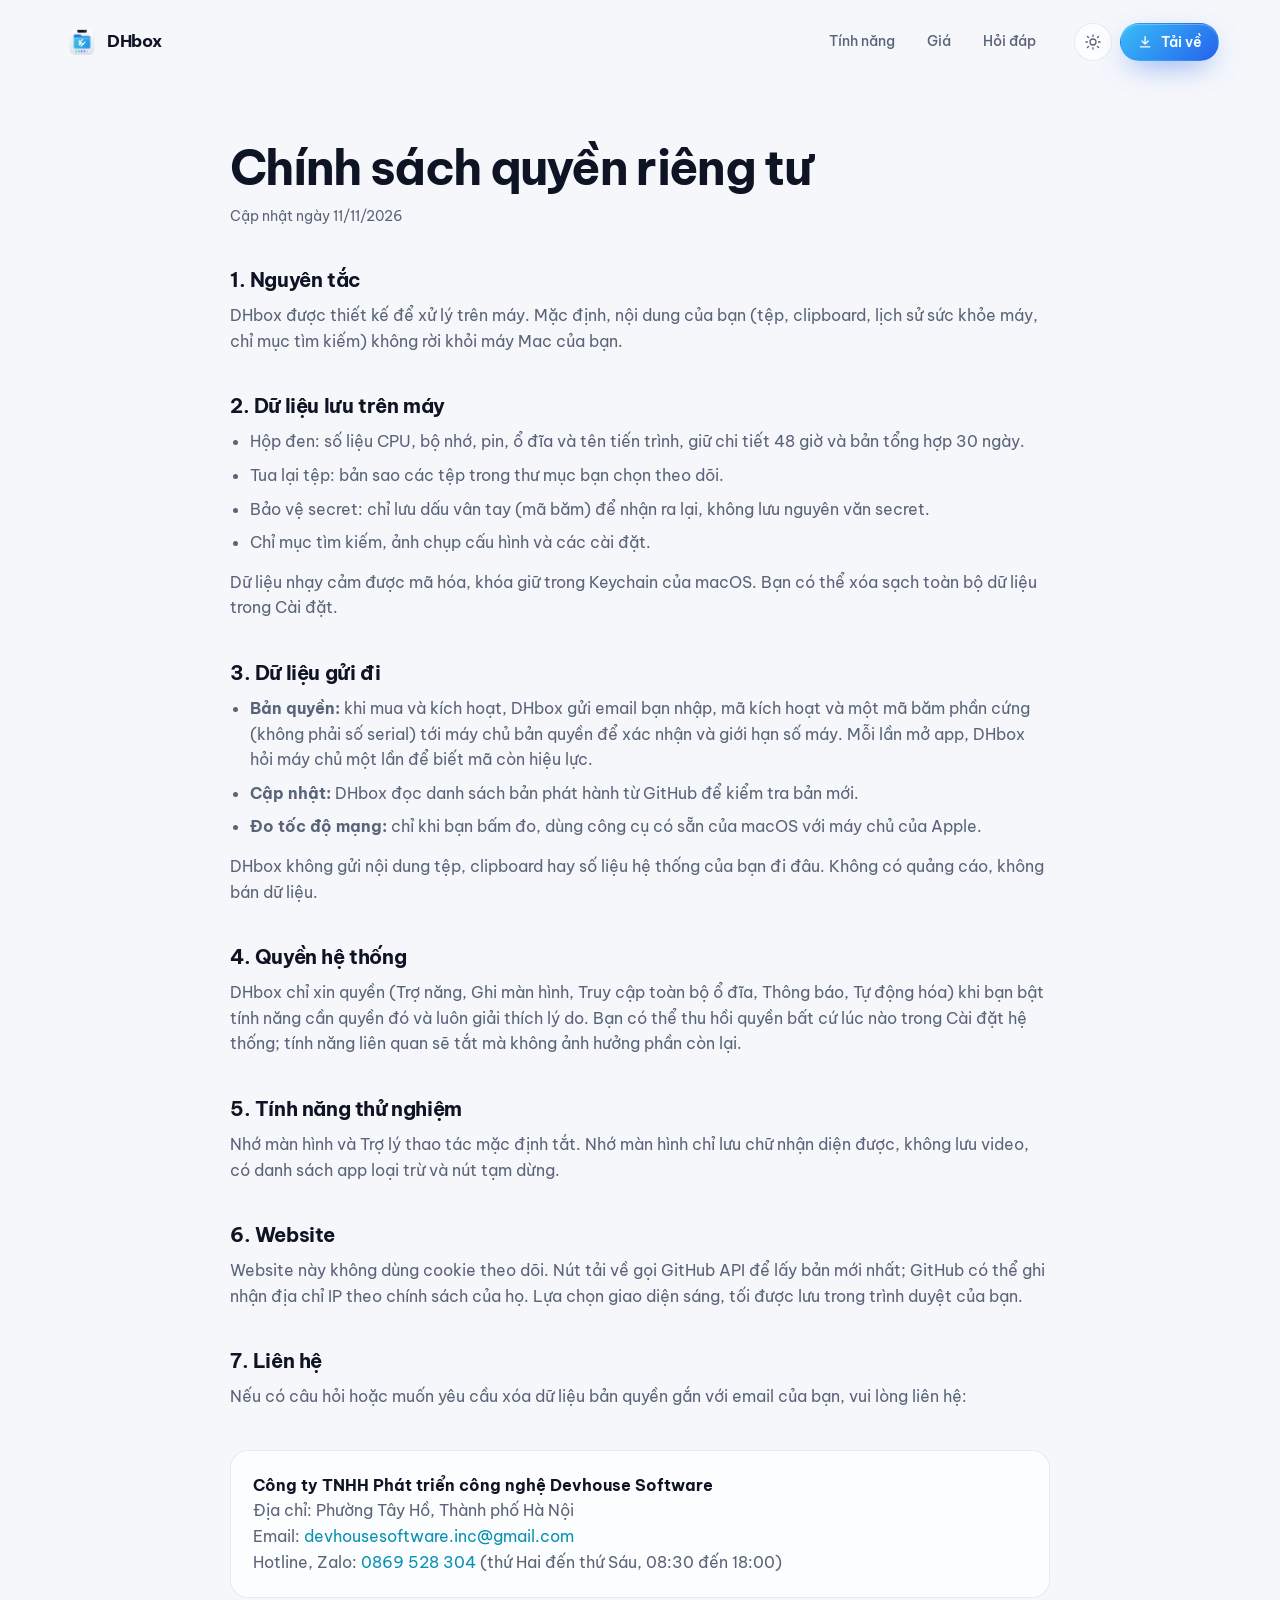
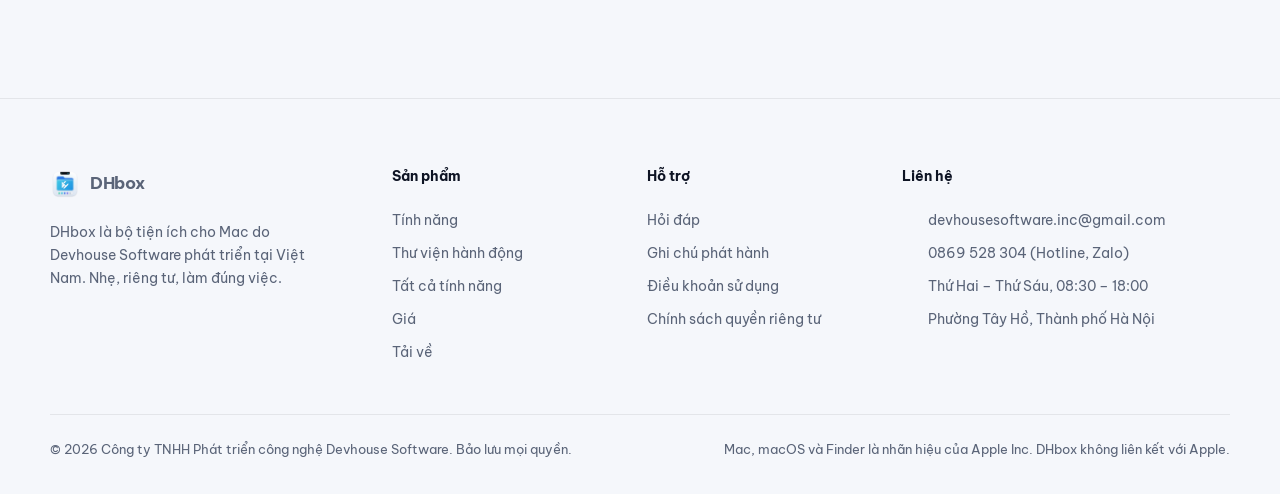
==== chinh-sach-bao-mat.html @ b7bdf2ad "DHbox official website: features, pricing, FAQ, direct download from GitHub Releases Static site (HT" ====
<!doctype html>
<html lang="vi" class="no-js">
<head>
  <meta charset="utf-8">
  <meta name="viewport" content="width=device-width, initial-scale=1">
  <title>Chính sách quyền riêng tư — DHbox</title>
  <meta name="description" content="Cách DHbox xử lý dữ liệu: mặc định xử lý trên máy, không gửi nội dung của bạn ra ngoài.">
  <link rel="icon" type="image/png" href="assets/img/favicon.png">
  <link rel="preconnect" href="https://fonts.googleapis.com">
  <link rel="preconnect" href="https://fonts.gstatic.com" crossorigin>
  <link href="https://fonts.googleapis.com/css2?family=Be+Vietnam+Pro:wght@400;500;600;700&family=JetBrains+Mono:wght@400;500&display=swap" rel="stylesheet">
  <link rel="stylesheet" href="assets/css/style.css">
  <script>try { var t = localStorage.getItem('dhbox-theme'); if (t) document.documentElement.dataset.theme = t; } catch (e) {}</script>
</head>
<body>
  <svg width="0" height="0" style="position:absolute" aria-hidden="true">
    <defs>
      <symbol id="i-download" viewBox="0 0 24 24"><path d="M12 4v11m0 0-4.5-4.5M12 15l4.5-4.5M5 19h14"/></symbol>
      <symbol id="i-arrow" viewBox="0 0 24 24"><path d="M5 12h14m0 0-5-5m5 5-5 5"/></symbol>
      <symbol id="i-check" viewBox="0 0 24 24"><path d="m5 12.5 4.5 4.5L19 7.5"/></symbol>
      <symbol id="i-x" viewBox="0 0 24 24"><path d="M6 6l12 12M18 6 6 18"/></symbol>
      <symbol id="i-chevron" viewBox="0 0 24 24"><path d="m6 9 6 6 6-6"/></symbol>
      <symbol id="i-menu" viewBox="0 0 24 24"><path d="M4 7h16M4 12h16M4 17h16"/></symbol>
      <symbol id="i-sun" viewBox="0 0 24 24"><circle cx="12" cy="12" r="4"/><path d="M12 2.5v2M12 19.5v2M4.6 4.6l1.4 1.4M18 18l1.4 1.4M2.5 12h2M19.5 12h2M4.6 19.4 6 18M18 6l1.4-1.4"/></symbol>
      <symbol id="i-moon" viewBox="0 0 24 24"><path d="M20 14.5A8 8 0 0 1 9.5 4a8 8 0 1 0 10.5 10.5z"/></symbol>
      <symbol id="i-notch" viewBox="0 0 24 24"><rect x="3" y="4" width="18" height="16" rx="3"/><path d="M8.5 4v1.5a2 2 0 0 0 2 2h3a2 2 0 0 0 2-2V4"/></symbol>
      <symbol id="i-window" viewBox="0 0 24 24"><rect x="3" y="5" width="18" height="14" rx="2.5"/><path d="M3 9h18"/><circle cx="6" cy="7" r=".4"/><circle cx="8" cy="7" r=".4"/></symbol>
      <symbol id="i-folder" viewBox="0 0 24 24"><path d="M3 7.5A2.5 2.5 0 0 1 5.5 5h3.6l2 2.2h7.4A2.5 2.5 0 0 1 21 9.7v7.8a2.5 2.5 0 0 1-2.5 2.5h-13A2.5 2.5 0 0 1 3 17.5z"/></symbol>
      <symbol id="i-gauge" viewBox="0 0 24 24"><path d="M4.5 17a8.5 8.5 0 1 1 15 0"/><path d="m12 13 4-4.5"/><circle cx="12" cy="13" r="1.2"/></symbol>
      <symbol id="i-rewind" viewBox="0 0 24 24"><path d="M4 12a8 8 0 1 0 2.4-5.7L4 8.6"/><path d="M4 4v4.6h4.6M12 8v4.5l3 2"/></symbol>
      <symbol id="i-shield" viewBox="0 0 24 24"><path d="M12 3 5 6v5.5c0 4.3 3 7.8 7 9.5 4-1.7 7-5.2 7-9.5V6z"/><path d="m9 12 2.2 2.2L15.5 10"/></symbol>
      <symbol id="i-flow" viewBox="0 0 24 24"><rect x="3" y="4" width="7" height="5" rx="1.5"/><rect x="14" y="15" width="7" height="5" rx="1.5"/><path d="M6.5 9v3.5a2 2 0 0 0 2 2h9V15"/></symbol>
      <symbol id="i-bolt" viewBox="0 0 24 24"><path d="M13 3 5 13.5h6L10 21l8-10.5h-6z"/></symbol>
      <symbol id="i-cube" viewBox="0 0 24 24"><path d="M12 3 4 7.5v9L12 21l8-4.5v-9z"/><path d="M4 7.5 12 12l8-4.5M12 12v9"/></symbol>
      <symbol id="i-search" viewBox="0 0 24 24"><circle cx="11" cy="11" r="6.5"/><path d="m16 16 4.5 4.5"/></symbol>
      <symbol id="i-menubar" viewBox="0 0 24 24"><rect x="3" y="4" width="18" height="16" rx="2.5"/><path d="M3 8h18M15 6h3"/><rect x="12" y="10" width="7" height="6" rx="1.2"/></symbol>
      <symbol id="i-lock" viewBox="0 0 24 24"><rect x="5" y="10.5" width="14" height="10" rx="2.5"/><path d="M8 10.5V8a4 4 0 0 1 8 0v2.5"/></symbol>
      <symbol id="i-chip" viewBox="0 0 24 24"><rect x="6.5" y="6.5" width="11" height="11" rx="2"/><path d="M9.5 3v3.5M14.5 3v3.5M9.5 17.5V21M14.5 17.5V21M3 9.5h3.5M3 14.5h3.5M17.5 9.5H21M17.5 14.5H21"/></symbol>
      <symbol id="i-mail" viewBox="0 0 24 24"><rect x="3" y="5" width="18" height="14" rx="2.5"/><path d="m4 7 8 6 8-6"/></symbol>
      <symbol id="i-phone" viewBox="0 0 24 24"><path d="M6.5 3.5h3l1.5 4-2 1.5a11 11 0 0 0 6 6l1.5-2 4 1.5v3a2 2 0 0 1-2 2A16 16 0 0 1 4.5 5.5a2 2 0 0 1 2-2z"/></symbol>
      <symbol id="i-pin" viewBox="0 0 24 24"><path d="M12 21s7-6.2 7-11.5a7 7 0 0 0-14 0C5 14.8 12 21 12 21z"/><circle cx="12" cy="9.5" r="2.5"/></symbol>
      <symbol id="i-clock" viewBox="0 0 24 24"><circle cx="12" cy="12" r="8.5"/><path d="M12 7.5V12l3 2"/></symbol>
      <symbol id="i-play" viewBox="0 0 24 24"><path d="M8 5.5v13l10.5-6.5z"/></symbol>
      <symbol id="i-doc" viewBox="0 0 24 24"><path d="M6.5 3h7.5l4.5 4.5V19a2 2 0 0 1-2 2h-10a2 2 0 0 1-2-2V5a2 2 0 0 1 2-2z"/><path d="M14 3v4.5h4.5M8.5 13h7M8.5 16.5h5"/></symbol>
      <symbol id="i-image" viewBox="0 0 24 24"><rect x="3" y="4.5" width="18" height="15" rx="2.5"/><circle cx="8.5" cy="9.5" r="1.8"/><path d="m3.5 17.5 5-5 4 4 2.5-2.5 5 5"/></symbol>
      <symbol id="i-terminal" viewBox="0 0 24 24"><rect x="3" y="4.5" width="18" height="15" rx="2.5"/><path d="m7 9.5 3 2.5-3 2.5M12.5 15h4.5"/></symbol>
      <symbol id="i-key" viewBox="0 0 24 24"><circle cx="8" cy="15" r="4"/><path d="m11 12 8.5-8.5M16 7l2.5 2.5M14 9l2 2"/></symbol>
      <symbol id="i-dock" viewBox="0 0 24 24"><rect x="2.5" y="15" width="19" height="5.5" rx="2"/><rect x="5" y="16.7" width="2.2" height="2.2" rx=".6"/><rect x="9" y="16.7" width="2.2" height="2.2" rx=".6"/><rect x="13" y="16.7" width="2.2" height="2.2" rx=".6"/><rect x="7" y="4" width="10" height="7.5" rx="1.5"/></symbol>
      <symbol id="i-speaker" viewBox="0 0 24 24"><path d="M4 9.5h3.5L12 5.5v13l-4.5-4H4z"/><path d="M15.5 9a4 4 0 0 1 0 6M18 6.5a7.5 7.5 0 0 1 0 11"/></symbol>
      <symbol id="i-cup" viewBox="0 0 24 24"><path d="M5 8h11v6a5 5 0 0 1-5 5h-1a5 5 0 0 1-5-5z"/><path d="M16 9.5h1.5a2.5 2.5 0 0 1 0 5H16M8 3.5v2M11 3.5v2"/></symbol>
    </defs>
  </svg>
  <header class="nav is-stuck" id="nav">
    <div class="nav__inner">
      <a class="brand" href="index.html" aria-label="DHbox, trang chủ"><img src="assets/img/dhbox-icon-256.png" alt="" width="30" height="30"><span>DHbox</span></a>
      <nav class="nav__links" aria-label="Điều hướng chính">
        <a href="index.html#tinh-nang">Tính năng</a>
        <a href="index.html#gia">Giá</a>
        <a href="index.html#hoi-dap">Hỏi đáp</a>
      </nav>
      <div class="nav__actions">
        <button class="icon-btn" id="theme-toggle" type="button" aria-label="Đổi giao diện sáng hoặc tối">
          <svg class="ico ico--sun"><use href="#i-sun"/></svg><svg class="ico ico--moon"><use href="#i-moon"/></svg>
        </button>
        <a class="btn btn--primary btn--sm" href="index.html#tai-ve" data-download>
          <span class="btn__icon"><svg class="ico"><use href="#i-download"/></svg></span><span class="btn__label">Tải về</span>
        </a>
      </div>
    </div>
  </header>
  <main class="legal">
    <div class="container container--narrow">
      <h1>Chính sách quyền riêng tư</h1>
      <p class="updated">Cập nhật ngày 11/11/2026</p>

      <h2>1. Nguyên tắc</h2>
      <p>DHbox được thiết kế để xử lý trên máy. Mặc định, nội dung của bạn (tệp, clipboard, lịch sử sức khỏe máy, chỉ mục tìm kiếm) không rời khỏi máy Mac của bạn.</p>
      <h2>2. Dữ liệu lưu trên máy</h2>
      <ul>
        <li>Hộp đen: số liệu CPU, bộ nhớ, pin, ổ đĩa và tên tiến trình, giữ chi tiết 48 giờ và bản tổng hợp 30 ngày.</li>
        <li>Tua lại tệp: bản sao các tệp trong thư mục bạn chọn theo dõi.</li>
        <li>Bảo vệ secret: chỉ lưu dấu vân tay (mã băm) để nhận ra lại, không lưu nguyên văn secret.</li>
        <li>Chỉ mục tìm kiếm, ảnh chụp cấu hình và các cài đặt.</li>
      </ul>
      <p>Dữ liệu nhạy cảm được mã hóa, khóa giữ trong Keychain của macOS. Bạn có thể xóa sạch toàn bộ dữ liệu trong Cài đặt.</p>
      <h2>3. Dữ liệu gửi đi</h2>
      <ul>
        <li><b>Bản quyền:</b> khi mua và kích hoạt, DHbox gửi email bạn nhập, mã kích hoạt và một mã băm phần cứng (không phải số serial) tới máy chủ bản quyền để xác nhận và giới hạn số máy. Mỗi lần mở app, DHbox hỏi máy chủ một lần để biết mã còn hiệu lực.</li>
        <li><b>Cập nhật:</b> DHbox đọc danh sách bản phát hành từ GitHub để kiểm tra bản mới.</li>
        <li><b>Đo tốc độ mạng:</b> chỉ khi bạn bấm đo, dùng công cụ có sẵn của macOS với máy chủ của Apple.</li>
      </ul>
      <p>DHbox không gửi nội dung tệp, clipboard hay số liệu hệ thống của bạn đi đâu. Không có quảng cáo, không bán dữ liệu.</p>
      <h2>4. Quyền hệ thống</h2>
      <p>DHbox chỉ xin quyền (Trợ năng, Ghi màn hình, Truy cập toàn bộ ổ đĩa, Thông báo, Tự động hóa) khi bạn bật tính năng cần quyền đó và luôn giải thích lý do. Bạn có thể thu hồi quyền bất cứ lúc nào trong Cài đặt hệ thống; tính năng liên quan sẽ tắt mà không ảnh hưởng phần còn lại.</p>
      <h2>5. Tính năng thử nghiệm</h2>
      <p>Nhớ màn hình và Trợ lý thao tác mặc định tắt. Nhớ màn hình chỉ lưu chữ nhận diện được, không lưu video, có danh sách app loại trừ và nút tạm dừng.</p>
      <h2>6. Website</h2>
      <p>Website này không dùng cookie theo dõi. Nút tải về gọi GitHub API để lấy bản mới nhất; GitHub có thể ghi nhận địa chỉ IP theo chính sách của họ. Lựa chọn giao diện sáng, tối được lưu trong trình duyệt của bạn.</p>
      <h2>7. Liên hệ</h2>
      <p>Nếu có câu hỏi hoặc muốn yêu cầu xóa dữ liệu bản quyền gắn với email của bạn, vui lòng liên hệ:</p>
      <div class="company">
        <p><b>Công ty TNHH Phát triển công nghệ Devhouse Software</b></p>
        <p>Địa chỉ: Phường Tây Hồ, Thành phố Hà Nội</p>
        <p>Email: <a href="mailto:devhousesoftware.inc@gmail.com">devhousesoftware.inc@gmail.com</a></p>
        <p>Hotline, Zalo: <a href="tel:0869528304">0869 528 304</a> (thứ Hai đến thứ Sáu, 08:30 đến 18:00)</p>
      </div>
    </div>
  </main>

  <footer class="footer">
    <div class="container footer__grid">
      <div class="footer__about">
        <a class="brand" href="index.html#top"><img src="assets/img/dhbox-icon-256.png" alt="" width="30" height="30"><span>DHbox</span></a>
        <p>DHbox là bộ tiện ích cho Mac do Devhouse Software phát triển tại Việt Nam. Nhẹ, riêng tư, làm đúng việc.</p>
      </div>
      <div>
        <h4>Sản phẩm</h4>
        <a href="index.html#tinh-nang">Tính năng</a>
        <a href="index.html#hanh-dong">Thư viện hành động</a>
        <a href="index.html#tat-ca">Tất cả tính năng</a>
        <a href="index.html#gia">Giá</a>
        <a href="index.html#tai-ve" data-download>Tải về</a>
      </div>
      <div>
        <h4>Hỗ trợ</h4>
        <a href="index.html#hoi-dap">Hỏi đáp</a>
        <a href="https://github.com/minhvuogdzz/DHbox-releases/releases" target="_blank" rel="noopener">Ghi chú phát hành</a>
        <a href="dieu-khoan.html">Điều khoản sử dụng</a>
        <a href="chinh-sach-bao-mat.html">Chính sách quyền riêng tư</a>
      </div>
      <div class="footer__contact">
        <h4>Liên hệ</h4>
        <a href="mailto:devhousesoftware.inc@gmail.com"><svg class="ico"><use href="index.html#i-mail"/></svg>devhousesoftware.inc@gmail.com</a>
        <a href="tel:0869528304"><svg class="ico"><use href="index.html#i-phone"/></svg>0869 528 304 (Hotline, Zalo)</a>
        <span><svg class="ico"><use href="index.html#i-clock"/></svg>Thứ Hai – Thứ Sáu, 08:30 – 18:00</span>
        <span><svg class="ico"><use href="index.html#i-pin"/></svg>Phường Tây Hồ, Thành phố Hà Nội</span>
      </div>
    </div>
    <div class="container footer__legal">
      <p>© <span id="year">2026</span> Công ty TNHH Phát triển công nghệ Devhouse Software. Bảo lưu mọi quyền.</p>
      <p class="muted">Mac, macOS và Finder là nhãn hiệu của Apple Inc. DHbox không liên kết với Apple.</p>
    </div>
  </footer>

  <div class="sheet" id="install-sheet" role="dialog" aria-modal="true" aria-labelledby="sheet-title" hidden>
    <div class="sheet__backdrop" data-close></div>
    <div class="sheet__panel">
      <button class="icon-btn sheet__close" type="button" data-close aria-label="Đóng"><svg class="ico"><use href="#i-x"/></svg></button>
      <div class="sheet__status">
        <span class="sheet__badge"><svg class="ico"><use href="#i-check"/></svg></span>
        <div><h3 id="sheet-title">Đang tải DHbox</h3><p class="mono muted" id="sheet-file">DHbox.dmg</p></div>
      </div>
      <ol class="steps steps--col">
        <li><span>1</span><div><b>Mở tệp .dmg</b> trong thư mục Tải về khi tải xong.</div></li>
        <li><span>2</span><div><b>Kéo DHbox vào Applications</b> trong cửa sổ vừa mở.</div></li>
        <li><span>3</span><div><b>Lần đầu mở:</b> bấm chuột phải vào DHbox, chọn Mở, rồi bấm Mở lần nữa.</div></li>
      </ol>
      <p class="sheet__foot muted">Không thấy tệp tải xuống? <a href="#" id="sheet-retry">Tải lại</a> hoặc <a href="https://github.com/minhvuogdzz/DHbox-releases/releases/latest" target="_blank" rel="noopener" id="sheet-direct">mở trang phát hành</a>.</p>
    </div>
  </div>
  <div class="toast-live" id="toast" role="status" aria-live="polite" hidden></div>
  <script src="assets/js/main.js" defer></script>
</body>
</html>
---- assets/css/style.css ----
/* DHbox website. Copyright (c) 2026 Công ty TNHH Phát triển công nghệ Devhouse Software. */

/* ---------- Tokens ---------- */
:root {
  color-scheme: dark;
  --bg: #0b0f1a;
  --bg-2: #0f1424;
  --bg-3: #141b2e;
  --surface: rgba(255, 255, 255, 0.045);
  --surface-2: rgba(255, 255, 255, 0.08);
  --surface-solid: #151c2f;
  --stroke: rgba(255, 255, 255, 0.09);
  --stroke-2: rgba(255, 255, 255, 0.16);
  --text: #e8ecf4;
  --text-2: #8a93a6;
  --text-3: #5d667a;
  --accent: #22d3ee;
  --accent-2: #7c83ff;
  --accent-soft: rgba(34, 211, 238, 0.14);
  --ok: #34d399;
  --warn: #fbbf24;
  --danger: #f87171;
  --btn-grad: linear-gradient(135deg, #38bdf8 0%, #2563eb 100%);
  --btn-text: #ffffff;
  --shadow: 0 30px 80px -30px rgba(0, 0, 0, 0.7), 0 8px 24px -12px rgba(0, 0, 0, 0.5);
  --shadow-sm: 0 10px 30px -14px rgba(0, 0, 0, 0.6);
  --wall: radial-gradient(120% 90% at 15% 0%, #1d3a7a 0%, transparent 55%),
          radial-gradient(90% 80% at 100% 100%, #0e5d78 0%, transparent 60%),
          linear-gradient(160deg, #0c1530, #091022 60%, #0a1a2c);
  --glass: rgba(18, 24, 40, 0.72);
  --glass-stroke: rgba(255, 255, 255, 0.12);
  --notch: #000;
  --radius: 22px;
  --radius-sm: 14px;
  --font: -apple-system, BlinkMacSystemFont, "SF Pro Text", "SF Pro Display", "Be Vietnam Pro", "Helvetica Neue", Arial, sans-serif;
  --mono: ui-monospace, "SF Mono", "JetBrains Mono", Menlo, Consolas, monospace;
  --ease: cubic-bezier(0.2, 0.7, 0.2, 1);
}

:root[data-theme="light"] { color-scheme: light; }
:root[data-theme="light"] {
  --bg: #f5f7fb;
  --bg-2: #ffffff;
  --bg-3: #eef2f8;
  --surface: rgba(255, 255, 255, 0.7);
  --surface-2: rgba(14, 20, 36, 0.05);
  --surface-solid: #ffffff;
  --stroke: rgba(14, 20, 36, 0.08);
  --stroke-2: rgba(14, 20, 36, 0.14);
  --text: #0e1424;
  --text-2: #5a6478;
  --text-3: #8a93a6;
  --accent: #0891b2;
  --accent-2: #4f46e5;
  --accent-soft: rgba(8, 145, 178, 0.1);
  --ok: #059669;
  --warn: #b45309;
  --danger: #dc2626;
  --shadow: 0 30px 70px -30px rgba(30, 50, 90, 0.35), 0 8px 24px -14px rgba(30, 50, 90, 0.25);
  --shadow-sm: 0 10px 30px -16px rgba(30, 50, 90, 0.3);
  --wall: radial-gradient(120% 90% at 10% 0%, #bfe3ff 0%, transparent 55%),
          radial-gradient(90% 80% at 100% 100%, #c7d2fe 0%, transparent 60%),
          linear-gradient(160deg, #e7f0ff, #f2f6ff 60%, #e6f4fb);
  --glass: rgba(255, 255, 255, 0.78);
  --glass-stroke: rgba(14, 20, 36, 0.08);
}

@media (prefers-color-scheme: light) {
  :root:not([data-theme="dark"]) {
    color-scheme: light;
    --bg: #f5f7fb;
    --bg-2: #ffffff;
    --bg-3: #eef2f8;
    --surface: rgba(255, 255, 255, 0.7);
    --surface-2: rgba(14, 20, 36, 0.05);
    --surface-solid: #ffffff;
    --stroke: rgba(14, 20, 36, 0.08);
    --stroke-2: rgba(14, 20, 36, 0.14);
    --text: #0e1424;
    --text-2: #5a6478;
    --text-3: #8a93a6;
    --accent: #0891b2;
    --accent-2: #4f46e5;
    --accent-soft: rgba(8, 145, 178, 0.1);
    --ok: #059669;
    --warn: #b45309;
    --danger: #dc2626;
    --shadow: 0 30px 70px -30px rgba(30, 50, 90, 0.35), 0 8px 24px -14px rgba(30, 50, 90, 0.25);
    --shadow-sm: 0 10px 30px -16px rgba(30, 50, 90, 0.3);
    --wall: radial-gradient(120% 90% at 10% 0%, #bfe3ff 0%, transparent 55%),
            radial-gradient(90% 80% at 100% 100%, #c7d2fe 0%, transparent 60%),
            linear-gradient(160deg, #e7f0ff, #f2f6ff 60%, #e6f4fb);
    --glass: rgba(255, 255, 255, 0.78);
    --glass-stroke: rgba(14, 20, 36, 0.08);
  }
}

/* ---------- Base ---------- */
*, *::before, *::after { box-sizing: border-box; }
html { scroll-behavior: smooth; scroll-padding-top: 84px; -webkit-text-size-adjust: 100%; }
body {
  margin: 0;
  background: var(--bg);
  color: var(--text);
  font-family: var(--font);
  font-size: 16px;
  line-height: 1.6;
  -webkit-font-smoothing: antialiased;
  text-rendering: optimizeLegibility;
  overflow-x: hidden;
  transition: background-color 0.3s var(--ease), color 0.3s var(--ease);
}
img { display: block; max-width: 100%; }
a { color: inherit; text-decoration: none; }
p { margin: 0; }
h1, h2, h3, h4 { margin: 0; line-height: 1.15; letter-spacing: -0.02em; font-weight: 650; }
button { font: inherit; color: inherit; }
kbd {
  display: inline-grid; place-items: center; min-width: 1.7em; height: 1.7em; padding: 0 0.4em; margin: 0 1px;
  border: 1px solid var(--stroke-2); border-bottom-width: 2px; border-radius: 6px;
  font-family: var(--font); font-size: 0.78em; color: var(--text); background: var(--surface-2); line-height: 1;
}
.mono { font-family: var(--mono); font-size: 0.92em; letter-spacing: -0.01em; }
.muted { color: var(--text-2); }
.small { font-size: 0.8rem; }
.ico { width: 1.1em; height: 1.1em; flex: none; fill: none; stroke: currentColor; stroke-width: 1.7; stroke-linecap: round; stroke-linejoin: round; }
.ico--lg { width: 26px; height: 26px; }
.skip { position: absolute; left: -999px; top: 8px; z-index: 100; background: var(--bg-2); padding: 8px 14px; border-radius: 10px; }
.skip:focus { left: 12px; }
:focus-visible { outline: 2px solid var(--accent); outline-offset: 3px; border-radius: 8px; }

.container { width: min(1180px, 100% - 40px); margin-inline: auto; }
.container--narrow { width: min(820px, 100% - 40px); }

.dot { display: inline-block; width: 8px; height: 8px; border-radius: 50%; flex: none; }
.dot--ok { background: var(--ok); box-shadow: 0 0 0 3px color-mix(in srgb, var(--ok) 20%, transparent); }
.dot--warn { background: var(--warn); box-shadow: 0 0 0 3px color-mix(in srgb, var(--warn) 22%, transparent); }

.chip {
  display: inline-flex; align-items: center; gap: 6px; white-space: nowrap;
  padding: 3px 10px; border-radius: 999px; font-size: 0.75rem; font-weight: 550;
  border: 1px solid var(--stroke-2); color: var(--text-2); background: var(--surface);
}
.chip--accent { color: #fff; background: var(--btn-grad); border-color: transparent; }
.chip--warn { color: var(--warn); border-color: color-mix(in srgb, var(--warn) 40%, transparent); background: color-mix(in srgb, var(--warn) 10%, transparent); }
.chip--ok { color: var(--ok); border-color: color-mix(in srgb, var(--ok) 40%, transparent); background: color-mix(in srgb, var(--ok) 10%, transparent); }

/* ---------- Buttons ---------- */
.btn {
  position: relative; display: inline-flex; align-items: center; justify-content: center; gap: 10px;
  height: 46px; padding: 0 22px; border-radius: 999px; border: 1px solid transparent;
  font-weight: 600; font-size: 0.95rem; cursor: pointer; white-space: nowrap;
  transition: transform 0.2s var(--ease), box-shadow 0.2s var(--ease), background-color 0.2s, opacity 0.2s;
}
.btn:active { transform: scale(0.97); }
.btn--sm { height: 38px; padding: 0 16px; font-size: 0.88rem; gap: 8px; }
.btn--lg { height: 54px; padding: 0 28px; font-size: 1rem; }
.btn--block { width: 100%; }
.btn--primary { background: var(--btn-grad); color: var(--btn-text); box-shadow: 0 10px 30px -10px rgba(37, 99, 235, 0.7), inset 0 1px 0 rgba(255, 255, 255, 0.25); }
.btn--primary:hover { box-shadow: 0 14px 36px -10px rgba(37, 99, 235, 0.85), inset 0 1px 0 rgba(255, 255, 255, 0.3); transform: translateY(-1px); }
.btn--ghost { background: var(--surface); border-color: var(--stroke-2); color: var(--text); backdrop-filter: blur(10px); }
.btn--ghost:hover { background: var(--surface-2); }
.btn__icon { position: relative; display: grid; place-items: center; width: 1.15em; height: 1.15em; }
.btn__icon .ico { width: 100%; height: 100%; stroke-width: 2; }

/* Download states */
.btn.is-busy { pointer-events: none; }
.btn.is-busy .btn__icon .ico { opacity: 0; }
.btn.is-busy .btn__icon::after {
  content: ""; position: absolute; inset: 0; border-radius: 50%;
  border: 2px solid currentColor; border-right-color: transparent; opacity: 0.9;
  animation: spin 0.7s linear infinite;
}
.btn.is-done .btn__icon .ico { animation: pop 0.35s var(--ease); }
.btn.is-busy::before {
  content: ""; position: absolute; left: 18%; right: 18%; bottom: 7px; height: 2px; border-radius: 2px;
  background: linear-gradient(90deg, transparent, currentColor, transparent); opacity: 0.55;
  background-size: 200% 100%; animation: shimmer 1.1s linear infinite;
}
@keyframes spin { to { transform: rotate(360deg); } }
@keyframes pop { 0% { transform: scale(0.6); } 70% { transform: scale(1.15); } 100% { transform: scale(1); } }
@keyframes shimmer { from { background-position: 200% 0; } to { background-position: -200% 0; } }

.icon-btn {
  display: grid; place-items: center; width: 38px; height: 38px; border-radius: 50%;
  border: 1px solid var(--stroke); background: var(--surface); cursor: pointer; color: var(--text-2);
  transition: color 0.2s, background-color 0.2s;
}
.icon-btn:hover { color: var(--text); background: var(--surface-2); }
.icon-btn .ico { width: 18px; height: 18px; }

/* ---------- Nav ---------- */
.nav { position: fixed; inset: 12px 0 auto; z-index: 50; pointer-events: none; }
.nav__inner {
  pointer-events: auto; width: min(1180px, 100% - 24px); margin-inline: auto;
  display: flex; align-items: center; gap: 16px; height: 60px; padding: 0 10px 0 16px;
  border-radius: 999px; border: 1px solid transparent;
  transition: background-color 0.3s, border-color 0.3s, box-shadow 0.3s, backdrop-filter 0.3s;
}
.nav.is-stuck .nav__inner { background: var(--glass); border-color: var(--glass-stroke); box-shadow: var(--shadow-sm); backdrop-filter: saturate(160%) blur(18px); -webkit-backdrop-filter: saturate(160%) blur(18px); }
.brand { display: inline-flex; align-items: center; gap: 10px; font-weight: 700; font-size: 1.08rem; letter-spacing: -0.02em; }
.brand img { width: 30px; height: 30px; border-radius: 8px; }
.nav__links { display: flex; gap: 4px; margin-left: auto; }
.nav__links a { padding: 8px 14px; border-radius: 999px; font-size: 0.9rem; color: var(--text-2); font-weight: 500; transition: color 0.2s, background-color 0.2s; }
.nav__links a:hover, .nav__links a.is-active { color: var(--text); background: var(--surface-2); }
.nav__actions { display: flex; align-items: center; gap: 8px; margin-left: 8px; }
.nav__burger { display: none; }
.nav__sheet {
  pointer-events: auto; width: min(1180px, 100% - 24px); margin: 8px auto 0; padding: 8px;
  display: grid; border-radius: 20px; background: var(--glass); border: 1px solid var(--glass-stroke);
  backdrop-filter: blur(18px); -webkit-backdrop-filter: blur(18px); box-shadow: var(--shadow-sm);
}
.nav__sheet[hidden] { display: none; }
.nav__sheet a { padding: 12px 14px; border-radius: 12px; font-weight: 500; }
.nav__sheet a:hover { background: var(--surface-2); }
.ico--sun { display: none; }
:root[data-theme="light"] .ico--sun { display: block; }
:root[data-theme="light"] .ico--moon { display: none; }
@media (prefers-color-scheme: light) {
  :root:not([data-theme="dark"]) .ico--sun { display: block; }
  :root:not([data-theme="dark"]) .ico--moon { display: none; }
}

/* ---------- Hero ---------- */
.hero { position: relative; padding: 150px 0 40px; overflow: hidden; }
.hero__glow {
  position: absolute; inset: -20% -10% auto; height: 900px; pointer-events: none; z-index: -1;
  background:
    radial-gradient(40% 40% at 30% 30%, color-mix(in srgb, var(--accent) 22%, transparent), transparent 70%),
    radial-gradient(35% 35% at 72% 20%, color-mix(in srgb, var(--accent-2) 22%, transparent), transparent 70%);
  filter: blur(20px);
}
.hero__inner { display: flex; flex-direction: column; align-items: center; text-align: center; }
.pill-tag {
  display: inline-flex; align-items: center; gap: 10px; padding: 6px 6px 6px 14px; border-radius: 999px;
  border: 1px solid var(--stroke-2); background: var(--surface); font-size: 0.85rem; color: var(--text-2);
  backdrop-filter: blur(10px); transition: border-color 0.2s;
}
.pill-tag:hover { border-color: var(--accent); }
.pill-tag__ver { padding: 2px 10px; border-radius: 999px; background: var(--accent-soft); color: var(--accent); font-family: var(--mono); font-size: 0.78rem; }
.hero__title { margin-top: 26px; font-size: clamp(2.5rem, 6.4vw, 5rem); font-weight: 700; letter-spacing: -0.045em; line-height: 1.04; max-width: 19ch; text-wrap: balance; }
.grad {
  display: block;
  background: linear-gradient(100deg, #38bdf8 0%, #22d3ee 30%, #818cf8 75%, #a78bfa 100%);
  -webkit-background-clip: text; background-clip: text; color: transparent;
}
:root[data-theme="light"] .grad { background-image: linear-gradient(100deg, #0284c7 0%, #0891b2 30%, #4f46e5 75%, #7c3aed 100%); }
@media (prefers-color-scheme: light) { :root:not([data-theme="dark"]) .grad { background-image: linear-gradient(100deg, #0284c7 0%, #0891b2 30%, #4f46e5 75%, #7c3aed 100%); } }
.hero__lead { margin-top: 22px; max-width: 680px; font-size: clamp(1rem, 1.6vw, 1.15rem); color: var(--text-2); }
.hero__cta { display: flex; gap: 12px; margin-top: 34px; flex-wrap: wrap; justify-content: center; }
.hero__meta { display: flex; flex-wrap: wrap; justify-content: center; gap: 6px 22px; margin: 22px 0 0; padding: 0; list-style: none; font-size: 0.84rem; color: var(--text-3); }
.hero__meta li { position: relative; }
.hero__meta li + li::before { content: ""; position: absolute; left: -12px; top: 50%; width: 3px; height: 3px; border-radius: 50%; background: currentColor; transform: translateY(-50%); }

/* Mac screen mockup */
.screen { width: min(1080px, 100%); margin-top: 64px; perspective: 1600px; }
.screen__display {
  position: relative; aspect-ratio: 16 / 10; border-radius: 22px; overflow: hidden;
  background: var(--wall); border: 10px solid #0a0a0c; box-shadow: var(--shadow), 0 0 0 1px rgba(255, 255, 255, 0.06);
  text-align: left; font-size: clamp(7px, 1.05vw, 12px);
}
.screen__chin { width: 30%; height: 14px; margin: 0 auto; border-radius: 0 0 14px 14px; background: linear-gradient(#1a1a1e, #0d0d10); }
.mbar {
  position: absolute; inset: 0 0 auto; height: 2.4em; display: flex; align-items: center; justify-content: space-between;
  padding: 0 1.4em; font-size: 1em; color: var(--text); background: color-mix(in srgb, var(--bg) 35%, transparent);
  backdrop-filter: blur(20px); -webkit-backdrop-filter: blur(20px);
}
.mbar__left, .mbar__right { display: flex; align-items: center; gap: 1.4em; white-space: nowrap; }
.mbar__left span { opacity: 0.85; }
.mbar__notch { position: absolute; left: 50%; top: 0; width: 17%; height: 2.6em; transform: translateX(-50%); background: var(--notch); border-radius: 0 0 1em 1em; z-index: 3; }
.mbar__tray { width: 1.35em; height: 1.35em; border-radius: 0.3em; }

.snotch { position: absolute; left: 50%; top: 0; transform: translateX(-50%); width: 34%; z-index: 4; filter: drop-shadow(0 1.2em 2em rgba(0, 0, 0, 0.45)); }
.snotch__head { height: 2.6em; width: 50%; margin: 0 auto; background: var(--notch); }
.snotch__body { background: var(--notch); border-radius: 0 0 2em 2em; padding: 0.4em 1.2em 1.2em; color: #f2f4f8; display: grid; gap: 0.8em; margin-top: -1px; animation: notchIn 1s var(--ease) 0.4s both; transform-origin: top center; }
@keyframes notchIn { from { transform: scaleX(0.5) scaleY(0.2); opacity: 0; } to { transform: none; opacity: 1; } }
.snotch__row, .snotch__alert { display: flex; align-items: center; gap: 0.9em; }
.snotch__text { display: grid; line-height: 1.3; flex: 1; min-width: 0; }
.snotch__text b { font-weight: 600; white-space: nowrap; overflow: hidden; text-overflow: ellipsis; }
.snotch__text span { color: #8d94a5; font-size: 0.9em; }
.cover { width: 3em; height: 3em; border-radius: 0.6em; background: linear-gradient(135deg, #f59e0b, #ec4899 60%, #6366f1); flex: none; }
.wave { display: flex; gap: 0.2em; align-items: center; height: 1.6em; }
.wave i { width: 0.25em; background: #22d3ee; border-radius: 1em; animation: wave 1s ease-in-out infinite; }
.wave i:nth-child(2) { animation-delay: -0.2s; } .wave i:nth-child(3) { animation-delay: -0.4s; } .wave i:nth-child(4) { animation-delay: -0.6s; } .wave i:nth-child(5) { animation-delay: -0.8s; }
@keyframes wave { 0%, 100% { height: 30%; } 50% { height: 100%; } }
.snotch__alert { padding: 0.7em 0.9em; border-radius: 1em; background: rgba(255, 255, 255, 0.07); }
.snotch__alert .chip { font-size: 0.85em; padding: 0.25em 0.9em; }
.snotch__shelf { display: flex; gap: 0.5em; flex-wrap: wrap; }
.shelf-file { display: inline-flex; align-items: center; gap: 0.4em; padding: 0.4em 0.8em; border-radius: 0.7em; background: rgba(255, 255, 255, 0.08); font-size: 0.9em; color: #d6dbe6; }
.shelf-file .ico { width: 1.1em; height: 1.1em; color: #22d3ee; }
.shelf-file--more { color: #8d94a5; }

.tray {
  position: absolute; right: 2.2%; top: 3.2em; width: 27%; z-index: 2;
  padding: 1em; border-radius: 1.4em; background: var(--glass); border: 1px solid var(--glass-stroke);
  backdrop-filter: blur(24px) saturate(160%); -webkit-backdrop-filter: blur(24px) saturate(160%);
  box-shadow: var(--shadow-sm); display: grid; gap: 0.8em; color: var(--text);
  animation: floatIn 0.9s var(--ease) 0.7s both;
}
@keyframes floatIn { from { transform: translateY(-1em); opacity: 0; } to { transform: none; opacity: 1; } }
.tray__tabs { display: flex; gap: 0.3em; padding: 0.25em; border-radius: 0.8em; background: var(--surface-2); font-size: 0.9em; overflow: hidden; }
.tray__tabs span { flex: 1; text-align: center; padding: 0.35em 0.4em; border-radius: 0.6em; color: var(--text-2); white-space: nowrap; }
.tray__tabs span.is-on { background: var(--surface-solid); color: var(--text); box-shadow: 0 1px 3px rgba(0, 0, 0, 0.2); }
.tray__grid { display: grid; grid-template-columns: 1fr 1fr; gap: 0.5em; }
.metric { display: grid; gap: 0.2em; padding: 0.7em; border-radius: 0.9em; background: var(--surface-2); }
.metric span { color: var(--text-2); font-size: 0.85em; }
.metric b { font-weight: 600; display: flex; align-items: center; gap: 0.4em; white-space: nowrap; }
.metric i { height: 0.3em; border-radius: 1em; background: var(--stroke); position: relative; overflow: hidden; }
.metric i::after { content: ""; position: absolute; inset: 0; width: calc(var(--v) * 100%); background: var(--btn-grad); border-radius: inherit; }
.tray__row { display: flex; align-items: center; gap: 0.7em; padding: 0.4em 0.2em; }
.tray__row span:nth-child(2) { flex: 1; }
.tray__row .ico { color: var(--accent); }
.switch { width: 2.4em; height: 1.4em; border-radius: 1em; background: var(--stroke-2); position: relative; flex: none; }
.switch::after { content: ""; position: absolute; top: 0.15em; left: 0.15em; width: 1.1em; height: 1.1em; border-radius: 50%; background: #fff; transition: transform 0.2s; }
.switch.is-on { background: #2563eb; }
.switch.is-on::after { transform: translateX(1em); }
.slider { flex: 1; max-width: 9em; height: 0.35em; border-radius: 1em; background: var(--stroke-2); position: relative; }
.slider i { position: absolute; inset: 0 auto 0 0; width: calc(var(--v) * 100%); border-radius: inherit; background: var(--btn-grad); }
.slider i::after { content: ""; position: absolute; right: -0.55em; top: 50%; width: 1.1em; height: 1.1em; transform: translateY(-50%); border-radius: 50%; background: #fff; box-shadow: 0 1px 4px rgba(0, 0, 0, 0.35); }
.tray__foot { display: flex; align-items: center; gap: 0.6em; font-size: 0.88em; color: var(--text-2); padding-top: 0.6em; border-top: 1px solid var(--stroke); }

.desk-win {
  position: absolute; left: 5%; bottom: 9%; width: 42%; border-radius: 1.1em; overflow: hidden;
  background: var(--glass); border: 1px solid var(--glass-stroke); backdrop-filter: blur(20px); -webkit-backdrop-filter: blur(20px);
  box-shadow: var(--shadow-sm); color: var(--text);
}
.desk-win__bar, .fwin__bar { display: flex; align-items: center; gap: 0.45em; padding: 0.8em 1em; border-bottom: 1px solid var(--stroke); }
.desk-win__bar i, .fwin__bar i, .thumb__win i { width: 0.75em; height: 0.75em; border-radius: 50%; background: #ff5f57; }
.desk-win__bar i:nth-child(2), .fwin__bar i:nth-child(2), .thumb__win i:nth-child(2) { background: #febc2e; }
.desk-win__bar i:nth-child(3), .fwin__bar i:nth-child(3), .thumb__win i:nth-child(3) { background: #28c840; }
.desk-win__bar span, .fwin__bar span { margin-left: 0.8em; font-weight: 600; }
.desk-win__body { display: grid; grid-template-columns: repeat(4, 1fr); gap: 1em; padding: 1.4em 1em; }
.file-tile { display: grid; justify-items: center; gap: 0.5em; font-size: 0.9em; text-align: center; color: var(--text-2); }
.file-tile .ico { width: 3em; height: 3em; color: var(--accent); stroke-width: 1.3; }

/* ---------- Marquee ---------- */
.strip { padding: 50px 0 10px; }
.strip__label { text-align: center; color: var(--text-2); font-size: 1.05rem; margin-bottom: 22px; }
.strip__label b { color: var(--text); font-weight: 600; }
.marquee { overflow: hidden; mask-image: linear-gradient(90deg, transparent, #000 10%, #000 90%, transparent); -webkit-mask-image: linear-gradient(90deg, transparent, #000 10%, #000 90%, transparent); }
.marquee__track { display: flex; gap: 10px; width: max-content; animation: marquee 60s linear infinite; }
.marquee:hover .marquee__track { animation-play-state: paused; }
.marquee__track span { display: inline-flex; align-items: center; gap: 8px; padding: 10px 16px; border-radius: 999px; border: 1px solid var(--stroke); background: var(--surface); font-size: 0.9rem; color: var(--text-2); white-space: nowrap; }
.marquee__track span .ico { color: var(--accent); }
@keyframes marquee { to { transform: translateX(-50%); } }

/* ---------- Sections ---------- */
.section { padding: 110px 0; position: relative; }
.section__head { max-width: 760px; margin-bottom: 52px; }
.section__head--center { margin-inline: auto; text-align: center; }
.section__head h2, .feature__copy h2, .cta__box h2 { text-wrap: balance; }
.section__head h2, .feature__copy h2 { font-size: clamp(2rem, 4.2vw, 3.2rem); font-weight: 700; letter-spacing: -0.035em; }
.section__lead { margin-top: 18px; color: var(--text-2); font-size: 1.06rem; }
.eyebrow { display: inline-flex; align-items: center; gap: 8px; margin-bottom: 16px; font-size: 0.85rem; font-weight: 600; color: var(--accent); letter-spacing: 0.01em; }
.eyebrow .ico { width: 16px; height: 16px; }

/* Bento */
.bento { display: grid; grid-template-columns: repeat(4, 1fr); gap: 14px; }
.bento__item {
  position: relative; display: grid; align-content: start; gap: 10px; padding: 26px; min-height: 210px;
  border-radius: var(--radius); background: var(--surface); border: 1px solid var(--stroke); overflow: hidden;
  transition: transform 0.3s var(--ease), border-color 0.3s, background-color 0.3s;
}
.bento__item::after { content: ""; position: absolute; inset: auto -30% -60% auto; width: 220px; height: 220px; border-radius: 50%; background: radial-gradient(circle, var(--accent-soft), transparent 70%); opacity: 0; transition: opacity 0.4s; }
.bento__item:hover { transform: translateY(-3px); border-color: var(--stroke-2); }
.bento__item:hover::after { opacity: 1; }
.bento__item--wide { grid-column: span 2; }
.bento__item .ico--lg { color: var(--accent); margin-bottom: 8px; }
.bento__item h3 { font-size: 1.15rem; }
.bento__item p { color: var(--text-2); font-size: 0.93rem; }

/* Feature rows */
.feature__grid { display: grid; grid-template-columns: 1fr 1.08fr; gap: 72px; align-items: center; }
.feature--flip .feature__copy { order: 2; }
.feature__copy .section__lead { margin-bottom: 26px; }
.ticks { list-style: none; margin: 0; padding: 0; display: grid; gap: 14px; }
.ticks li { position: relative; padding-left: 30px; color: var(--text-2); }
.ticks li b { color: var(--text); font-weight: 600; }
.ticks li::before {
  content: ""; position: absolute; left: 0; top: 0.3em; width: 18px; height: 18px; border-radius: 50%;
  background: var(--accent-soft) url("data:image/svg+xml,%3Csvg xmlns='http://www.w3.org/2000/svg' viewBox='0 0 24 24' fill='none' stroke='%2322d3ee' stroke-width='3' stroke-linecap='round' stroke-linejoin='round'%3E%3Cpath d='m6 12.5 4 4 8-9'/%3E%3C/svg%3E") center / 12px no-repeat;
}
.ticks--compact { gap: 11px; font-size: 0.93rem; }

.art {
  position: relative; border-radius: 28px; padding: 36px; min-height: 420px; display: grid; place-items: center;
  background: var(--wall); border: 1px solid var(--stroke); overflow: hidden; box-shadow: var(--shadow-sm);
}
.card {
  width: 100%; border-radius: var(--radius); padding: 20px; color: var(--text);
  background: var(--glass); border: 1px solid var(--glass-stroke); box-shadow: var(--shadow);
  backdrop-filter: blur(22px) saturate(150%); -webkit-backdrop-filter: blur(22px) saturate(150%);
}
.card__head { display: flex; align-items: center; justify-content: space-between; gap: 10px; margin-bottom: 14px; }
.card__head b { display: inline-flex; align-items: center; gap: 8px; font-weight: 600; }
.card__head b .ico { color: var(--accent); }

/* Notch art */
.art--notch { place-items: start center; padding-top: 0; }
.art-notch { width: min(440px, 100%); }
.art-notch__head { width: 44%; height: 30px; margin: 0 auto; background: var(--notch); border-radius: 0 0 14px 14px; }
.art-notch__panel { margin-top: -14px; padding: 26px 18px 18px; border-radius: 0 0 30px 30px; background: var(--notch); color: #eef1f7; box-shadow: 0 30px 60px -20px rgba(0, 0, 0, 0.6); display: grid; gap: 14px; font-size: 0.92rem; }
.palette { display: grid; gap: 4px; }
.palette__input { display: flex; align-items: center; gap: 10px; padding: 12px 14px; border-radius: 14px; background: rgba(255, 255, 255, 0.08); margin-bottom: 6px; }
.palette__input .ico { color: #8d94a5; }
.caret { width: 2px; height: 1.1em; background: #22d3ee; margin-left: -6px; animation: blink 1s steps(1) infinite; }
@keyframes blink { 50% { opacity: 0; } }
.palette__item { display: flex; align-items: center; gap: 10px; padding: 9px 12px; border-radius: 12px; color: #c5cbd8; }
.palette__item span { flex: 1; }
.palette__item.is-on { background: rgba(34, 211, 238, 0.14); color: #fff; }
.palette__item .ico { color: #22d3ee; }
.palette__item kbd { color: #c5cbd8; border-color: rgba(255, 255, 255, 0.18); background: rgba(255, 255, 255, 0.06); }
.clip { border-top: 1px solid rgba(255, 255, 255, 0.1); padding-top: 12px; display: grid; gap: 6px; }
.clip__label { font-size: 0.75rem; color: #8d94a5; font-weight: 600; }
.clip__row { display: flex; justify-content: space-between; gap: 12px; align-items: center; padding: 7px 10px; border-radius: 10px; background: rgba(255, 255, 255, 0.04); font-size: 0.85rem; }
.clip__row span:first-child { overflow: hidden; text-overflow: ellipsis; white-space: nowrap; }
.clip__row span:last-child { color: #8d94a5; flex: none; font-size: 0.78rem; }
.clip__row .chip--warn { color: #fbbf24; }

/* Dock art */
.art--dock { place-items: end center; padding-bottom: 28px; }
.dockprev { display: grid; justify-items: center; gap: 16px; width: 100%; }
.dockprev__thumbs { display: flex; gap: 12px; padding: 12px; border-radius: 20px; background: var(--glass); border: 1px solid var(--glass-stroke); backdrop-filter: blur(20px); -webkit-backdrop-filter: blur(20px); box-shadow: var(--shadow); }
.thumb { display: grid; gap: 8px; width: clamp(92px, 12vw, 132px); font-size: 0.75rem; color: var(--text-2); text-align: center; padding: 6px; border-radius: 12px; transition: background-color 0.2s; }
.thumb.is-on { background: var(--accent-soft); color: var(--text); outline: 1px solid color-mix(in srgb, var(--accent) 45%, transparent); }
.thumb__win { aspect-ratio: 4 / 3; border-radius: 8px; background: linear-gradient(var(--surface-solid) 0 22%, #dbeafe 22%); padding: 6px; display: flex; gap: 3px; align-items: flex-start; box-shadow: 0 6px 14px -8px rgba(0, 0, 0, 0.5); }
.thumb__win i { width: 6px; height: 6px; }
.thumb__win--b { background: linear-gradient(var(--surface-solid) 0 22%, #e0e7ff 22%, #e0e7ff 60%, #c7d2fe 60%); }
.thumb__win--c { background: linear-gradient(var(--surface-solid) 0 22%, #ecfeff 22%); }
.dockbar { display: flex; gap: 10px; padding: 10px 12px; border-radius: 20px; background: var(--glass); border: 1px solid var(--glass-stroke); backdrop-filter: blur(20px); -webkit-backdrop-filter: blur(20px); }
.dock-ic { width: 42px; height: 42px; border-radius: 11px; background: linear-gradient(145deg, hsl(var(--h) 85% 62%), hsl(calc(var(--h) + 30) 75% 45%)); position: relative; transition: transform 0.3s var(--ease); }
.dock-ic.is-on { transform: translateY(-8px) scale(1.12); }
.dock-ic.is-on::after { content: ""; position: absolute; left: 50%; bottom: -12px; width: 4px; height: 4px; border-radius: 50%; background: var(--text); transform: translateX(-50%); }
.cmdtab { position: absolute; top: 28px; left: 28px; display: flex; align-items: center; gap: 6px; padding: 10px 12px; border-radius: 16px; background: var(--glass); border: 1px solid var(--glass-stroke); backdrop-filter: blur(20px); -webkit-backdrop-filter: blur(20px); box-shadow: var(--shadow-sm); }
.cmdtab__list { display: flex; gap: 6px; margin-left: 8px; }
.cmdtab__list i { width: 46px; height: 34px; border-radius: 7px; background: var(--surface-2); border: 1px solid var(--stroke); }
.cmdtab__list i.is-on { border-color: var(--accent); background: var(--accent-soft); }

/* Chart art */
.chart { width: 100%; height: 140px; display: block; }
.chart__hl { fill: color-mix(in srgb, var(--warn) 14%, transparent); }
.chart__area { fill: url(#none); fill: color-mix(in srgb, var(--accent) 16%, transparent); }
.chart__line { fill: none; stroke: var(--accent); stroke-width: 2; vector-effect: non-scaling-stroke; stroke-dasharray: 800; stroke-dashoffset: 800; }
.is-visible .chart__line { animation: draw 1.8s var(--ease) forwards; }
@keyframes draw { to { stroke-dashoffset: 0; } }
.chart__axis { display: flex; justify-content: space-between; color: var(--text-3); font-size: 0.72rem; margin-top: 6px; }
.diag { display: flex; gap: 12px; align-items: flex-start; margin-top: 16px; padding: 14px; border-radius: 14px; background: var(--surface-2); font-size: 0.9rem; color: var(--text-2); }
.diag .dot { margin-top: 0.55em; }
.diag b { color: var(--text); font-weight: 600; }
.frozen { display: grid; gap: 8px; margin-top: 12px; }
.frozen__row { display: flex; align-items: center; gap: 10px; font-size: 0.9rem; }
.frozen__row span:nth-child(2) { flex: 1; }
.app-dot { width: 22px; height: 22px; border-radius: 6px; flex: none; background: linear-gradient(145deg, hsl(var(--h) 80% 60%), hsl(calc(var(--h) + 30) 70% 45%)); }

/* Versions art */
.timeline { list-style: none; margin: 0; padding: 0; display: grid; gap: 4px; position: relative; }
.timeline li { display: grid; grid-template-columns: 70px 1fr auto; align-items: center; gap: 12px; padding: 10px 12px 10px 26px; border-radius: 12px; font-size: 0.9rem; position: relative; }
.timeline li::before { content: ""; position: absolute; left: 10px; top: 50%; width: 8px; height: 8px; border-radius: 50%; transform: translateY(-50%); background: var(--stroke-2); }
.timeline li::after { content: ""; position: absolute; left: 13.5px; top: calc(50% + 8px); width: 1px; height: calc(100% - 8px); background: var(--stroke); }
.timeline li:last-child::after { display: none; }
.timeline li.is-on::before { background: var(--accent); box-shadow: 0 0 0 4px var(--accent-soft); }
.timeline li:nth-child(2) { background: var(--accent-soft); }
.timeline li .mono { color: var(--text-2); }
.timeline .chip--accent { cursor: default; }
.diff { margin-top: 14px; border-radius: 12px; overflow: hidden; border: 1px solid var(--stroke); font-size: 0.82rem; }
.diff__row { padding: 8px 12px; }
.diff__row--del { background: color-mix(in srgb, var(--danger) 12%, transparent); color: var(--danger); }
.diff__row--add { background: color-mix(in srgb, var(--ok) 12%, transparent); color: var(--ok); }

/* Secret art */
.art--secret { gap: 18px; align-content: center; }
.toast { display: flex; gap: 14px; width: min(420px, 100%); padding: 16px; border-radius: 22px; background: #000; color: #eef1f7; box-shadow: var(--shadow); justify-self: center; animation: bob 4s ease-in-out infinite; }
@keyframes bob { 50% { transform: translateY(-5px); } }
.toast__icon { display: grid; place-items: center; width: 38px; height: 38px; border-radius: 12px; background: rgba(251, 191, 36, 0.16); color: #fbbf24; flex: none; }
.toast b { font-weight: 600; }
.toast p { color: #a3aabb; font-size: 0.88rem; margin-top: 2px; }
.toast__actions { display: flex; gap: 8px; margin-top: 10px; }
.toast .chip:not(.chip--accent) { color: #c5cbd8; border-color: rgba(255, 255, 255, 0.18); background: rgba(255, 255, 255, 0.05); }
.code-card { width: min(460px, 100%); justify-self: center; }
.code-card pre { margin: 0; font-size: 0.85rem; line-height: 1.9; white-space: pre-wrap; word-break: break-all; }
.code-card .k { color: var(--accent-2); }
.code-card .v { color: var(--ok); }
.code-card .mask { color: var(--text-3); letter-spacing: 0.05em; }

/* Actions */
.tabs { display: inline-flex; gap: 4px; padding: 4px; border-radius: 999px; background: var(--surface); border: 1px solid var(--stroke); margin-bottom: 26px; }
.tab { border: 0; background: transparent; padding: 9px 20px; border-radius: 999px; cursor: pointer; color: var(--text-2); font-weight: 550; transition: background-color 0.2s, color 0.2s; }
.tab:hover { color: var(--text); }
.tab.is-on { background: var(--btn-grad); color: #fff; box-shadow: 0 6px 18px -8px rgba(37, 99, 235, 0.8); }
.actions-wrap { display: grid; grid-template-columns: 1.5fr 1fr; gap: 18px; align-items: stretch; }
.action-panel { display: grid; grid-template-columns: repeat(2, 1fr); gap: 12px; animation: fadeUp 0.4s var(--ease); }
.action-panel[hidden] { display: none; }
@keyframes fadeUp { from { opacity: 0; transform: translateY(8px); } to { opacity: 1; transform: none; } }
.act { display: grid; grid-template-columns: auto 1fr; column-gap: 14px; row-gap: 2px; padding: 18px; border-radius: var(--radius-sm); background: var(--surface); border: 1px solid var(--stroke); transition: border-color 0.2s, transform 0.2s var(--ease); }
.act:hover { border-color: var(--stroke-2); transform: translateY(-2px); }
.act .ico { grid-row: span 2; width: 36px; height: 36px; padding: 8px; border-radius: 10px; background: var(--accent-soft); color: var(--accent); }
.act b { font-weight: 600; font-size: 0.97rem; }
.act span { color: var(--text-2); font-size: 0.87rem; }
.demo { box-shadow: none; display: grid; align-content: start; gap: 10px; }
.demo__label { font-size: 0.85rem; color: var(--text-2); }
.demo__input { width: 100%; height: 48px; padding: 0 16px; border-radius: 14px; border: 1px solid var(--stroke-2); background: var(--surface-2); color: var(--text); font: inherit; outline: none; transition: border-color 0.2s, box-shadow 0.2s; }
.demo__input:focus { border-color: var(--accent); box-shadow: 0 0 0 4px var(--accent-soft); }
.demo__out { display: grid; gap: 6px; padding: 14px 16px; border-radius: 14px; background: var(--accent-soft); font-size: 0.85rem; }
.demo__out output { font-size: 1.05rem; color: var(--text); word-break: break-word; }
.demo__hint { font-size: 0.85rem; color: var(--text-2); margin-top: 4px; }

/* Finder art */
.fwin { width: 100%; border-radius: 16px; overflow: visible; background: var(--glass); border: 1px solid var(--glass-stroke); backdrop-filter: blur(20px); -webkit-backdrop-filter: blur(20px); box-shadow: var(--shadow); color: var(--text); font-size: 0.88rem; }
.fwin__body { display: grid; grid-template-columns: 130px 1fr; position: relative; min-height: 270px; }
.fwin__side { display: grid; align-content: start; gap: 2px; padding: 12px 8px; border-right: 1px solid var(--stroke); color: var(--text-2); font-size: 0.82rem; }
.fwin__side span { padding: 6px 10px; border-radius: 8px; }
.fwin__side span.is-on { background: var(--surface-2); color: var(--text); }
.fwin__files { display: grid; grid-template-columns: repeat(2, 1fr); gap: 14px; padding: 20px; align-content: start; }
.ftile { display: grid; justify-items: center; gap: 6px; padding: 10px 6px; border-radius: 10px; font-size: 0.78rem; color: var(--text-2); text-align: center; }
.ftile .ico { width: 34px; height: 34px; stroke-width: 1.3; color: var(--accent); }
.ftile.is-on { background: var(--accent-soft); color: var(--text); }
.ctx { position: absolute; right: -12px; top: 40px; width: 230px; padding: 6px; border-radius: 12px; display: grid; background: var(--surface-solid); border: 1px solid var(--stroke-2); box-shadow: var(--shadow); font-size: 0.82rem; }
.ctx span { display: flex; align-items: center; gap: 8px; padding: 6px 10px; border-radius: 7px; }
.ctx span .ico { color: var(--accent); }
.ctx span.is-on { background: #2563eb; color: #fff; }
.ctx span.is-on .ico { color: #fff; }
.ctx .ctx__head { font-size: 0.7rem; font-weight: 700; color: var(--text-3); padding-bottom: 2px; }
.ctx hr { border: 0; border-top: 1px solid var(--stroke); margin: 4px 6px; width: auto; }

/* Plan art */
.prompt { display: flex; gap: 10px; align-items: center; padding: 14px; border-radius: 14px; background: var(--surface-2); border: 1px solid var(--stroke); font-size: 0.93rem; }
.prompt .ico { color: var(--accent); }
.plan__label { margin: 16px 0 8px; font-size: 0.78rem; font-weight: 600; color: var(--text-2); }
.plan { display: grid; gap: 6px; }
.plan__row { display: grid; grid-template-columns: auto auto 1fr; gap: 10px; align-items: center; padding: 9px 12px; border-radius: 10px; background: var(--surface-2); font-size: 0.78rem; }
.plan__row .ico { color: var(--text-3); }
.plan__row span:last-child { color: var(--accent); overflow: hidden; text-overflow: ellipsis; white-space: nowrap; }
.plan__actions { display: flex; gap: 8px; align-items: center; margin-top: 16px; }
.plan__actions .muted { margin-left: auto; }

/* Mixer art */
.art--mixer .tray__tabs { font-size: 0.8rem; margin-bottom: 14px; }
.mixer { display: grid; gap: 12px; margin-bottom: 10px; }
.mixer__row { display: grid; grid-template-columns: auto 80px 1fr 40px; align-items: center; gap: 12px; font-size: 0.9rem; }
.mixer__row .slider { max-width: none; }
.mixer__row .mono { text-align: right; color: var(--text-2); font-size: 0.8rem; }

/* Lightweight */
.light { background: linear-gradient(180deg, transparent, var(--bg-2) 20%, var(--bg-2) 80%, transparent); }
.stats { display: grid; grid-template-columns: repeat(4, 1fr); gap: 14px; }
.stat { padding: 30px 24px; border-radius: var(--radius); background: var(--surface); border: 1px solid var(--stroke); text-align: center; }
.stat b { display: block; font-size: clamp(2rem, 3.6vw, 2.8rem); font-weight: 700; letter-spacing: -0.04em; background: var(--btn-grad); -webkit-background-clip: text; background-clip: text; color: transparent; }
.stat span { display: block; margin-top: 6px; color: var(--text-2); font-size: 0.9rem; }
.principles { display: grid; grid-template-columns: repeat(4, 1fr); gap: 26px; margin-top: 46px; }
.principles div { display: grid; gap: 6px; }
.principles .ico { width: 22px; height: 22px; color: var(--accent); margin-bottom: 4px; }
.principles b { font-weight: 600; }
.principles span { color: var(--text-2); font-size: 0.9rem; }

/* All features */
.flist__tools { display: flex; flex-wrap: wrap; gap: 14px; align-items: center; justify-content: space-between; margin-bottom: 26px; }
.search { display: flex; align-items: center; gap: 10px; padding: 0 16px; height: 46px; width: min(360px, 100%); border-radius: 999px; background: var(--surface); border: 1px solid var(--stroke-2); transition: border-color 0.2s, box-shadow 0.2s; }
.search:focus-within { border-color: var(--accent); box-shadow: 0 0 0 4px var(--accent-soft); }
.search .ico { color: var(--text-2); }
.search input { flex: 1; min-width: 0; border: 0; outline: 0; background: transparent; color: var(--text); font: inherit; }
.search input::placeholder { color: var(--text-3); }
.chips { display: flex; flex-wrap: wrap; gap: 6px; }
.chips button { border: 1px solid var(--stroke); background: transparent; color: var(--text-2); padding: 7px 14px; border-radius: 999px; font-size: 0.85rem; cursor: pointer; transition: all 0.2s; }
.chips button:hover { color: var(--text); border-color: var(--stroke-2); }
.chips button.is-on { color: var(--text); background: var(--surface-2); border-color: var(--accent); }
.chips button small { color: var(--text-3); margin-left: 4px; font-size: 0.75rem; }
.flist { display: grid; grid-template-columns: repeat(3, 1fr); gap: 12px; }
.fitem { padding: 18px 20px; border-radius: var(--radius-sm); background: var(--surface); border: 1px solid var(--stroke); animation: fadeUp 0.35s var(--ease) both; }
.fitem h3 { font-size: 1rem; font-weight: 600; display: flex; align-items: center; gap: 8px; flex-wrap: wrap; }
.fitem p { margin-top: 6px; color: var(--text-2); font-size: 0.88rem; }
.fitem .tag-exp { font-size: 0.68rem; font-weight: 600; padding: 2px 8px; border-radius: 999px; color: var(--warn); background: color-mix(in srgb, var(--warn) 12%, transparent); }
.fitem .grp { display: block; font-size: 0.72rem; color: var(--accent); font-weight: 600; margin-bottom: 6px; }
.flist__empty { text-align: center; color: var(--text-2); padding: 40px 0; }

/* Pricing */
.pricing { display: grid; grid-template-columns: 1fr 1.12fr 1fr; gap: 16px; align-items: stretch; }
.plan-card { position: relative; display: flex; flex-direction: column; gap: 14px; padding: 32px 28px; border-radius: 26px; background: var(--surface); border: 1px solid var(--stroke); }
.plan-card .ticks { flex: 1; margin-bottom: 10px; }
.plan-card h3 { font-size: 1.1rem; color: var(--text-2); font-weight: 600; }
.plan-card--pro { background: linear-gradient(var(--bg-2), var(--bg-2)) padding-box, linear-gradient(140deg, #38bdf8, #6366f1 60%, transparent 90%) border-box; border: 1.5px solid transparent; box-shadow: var(--shadow); transform: translateY(-10px); }
.plan-card--pro h3 { color: var(--text); }
.plan-card__badge { position: absolute; top: -13px; left: 28px; padding: 4px 12px; border-radius: 999px; background: var(--btn-grad); color: #fff; font-size: 0.75rem; font-weight: 600; }
.price { display: flex; align-items: baseline; gap: 8px; }
.price b { font-size: clamp(2.2rem, 3.5vw, 2.8rem); font-weight: 700; letter-spacing: -0.04em; }
.price span { color: var(--text-2); }
.plan-card__desc { color: var(--text-2); font-size: 0.93rem; padding-bottom: 14px; border-bottom: 1px solid var(--stroke); }
.pricing__notes { display: flex; flex-wrap: wrap; justify-content: center; gap: 10px 28px; list-style: none; padding: 0; margin: 36px 0 0; color: var(--text-2); font-size: 0.9rem; }
.pricing__notes li { display: inline-flex; align-items: center; gap: 8px; }
.pricing__notes .ico { color: var(--ok); stroke-width: 2.2; }

/* FAQ */
.faq { display: grid; gap: 10px; }
.faq details { border-radius: 18px; background: var(--surface); border: 1px solid var(--stroke); transition: border-color 0.2s, background-color 0.2s; }
.faq details[open] { border-color: var(--stroke-2); background: var(--surface-2); }
.faq summary { display: flex; align-items: center; justify-content: space-between; gap: 16px; padding: 20px 22px; cursor: pointer; font-weight: 600; list-style: none; }
.faq summary::-webkit-details-marker { display: none; }
.faq summary .ico { color: var(--text-2); transition: transform 0.3s var(--ease); }
.faq details[open] summary .ico { transform: rotate(180deg); }
.faq details p { padding: 0 22px 22px; color: var(--text-2); }
.faq details a { color: var(--accent); }

/* CTA */
.cta__box { position: relative; overflow: hidden; text-align: center; display: grid; justify-items: center; padding: 70px 24px 56px; border-radius: 34px; background: var(--wall); border: 1px solid var(--stroke); }
.cta__icon { width: 112px; height: 112px; margin-bottom: 24px; filter: drop-shadow(0 20px 30px rgba(0, 0, 0, 0.35)); animation: bob 5s ease-in-out infinite; }
.cta__box h2 { font-size: clamp(2rem, 4.4vw, 3.4rem); font-weight: 700; letter-spacing: -0.04em; }
.cta__box .section__lead { margin-bottom: 30px; }
.cta__meta { display: flex; flex-wrap: wrap; justify-content: center; gap: 4px 18px; margin-top: 18px; color: var(--text-2); font-size: 0.8rem; }
.cta__meta span:empty { display: none; }
.steps { display: flex; flex-wrap: wrap; justify-content: center; gap: 12px; list-style: none; padding: 0; margin: 40px 0 0; }
.steps li { display: flex; align-items: center; gap: 10px; padding: 10px 16px 10px 10px; border-radius: 999px; background: var(--glass); border: 1px solid var(--glass-stroke); font-size: 0.9rem; color: var(--text-2); }
.steps li b { color: var(--text); font-weight: 600; }
.steps li > span { display: grid; place-items: center; width: 26px; height: 26px; border-radius: 50%; background: var(--accent-soft); color: var(--accent); font-weight: 700; font-size: 0.8rem; flex: none; }
.steps--col { flex-direction: column; align-items: stretch; margin-top: 22px; }
.steps--col li { border-radius: 16px; align-items: flex-start; padding: 12px 14px; }

/* Footer */
.footer { padding: 70px 0 34px; border-top: 1px solid var(--stroke); margin-top: 40px; }
.footer__grid { display: grid; grid-template-columns: 1.4fr 1fr 1fr 1.5fr; gap: 36px; }
.footer__grid h4 { font-size: 0.85rem; color: var(--text); margin-bottom: 14px; letter-spacing: 0; }
.footer__grid > div { display: grid; align-content: start; gap: 10px; font-size: 0.9rem; }
.footer__grid > div > a, .footer__contact span { color: var(--text-2); display: inline-flex; align-items: center; gap: 10px; transition: color 0.2s; }
.footer__grid > div > a:hover { color: var(--text); }
.footer__contact .ico { color: var(--accent); }
.footer__about p { color: var(--text-2); margin-top: 12px; max-width: 30ch; }
.footer__legal { display: flex; flex-wrap: wrap; justify-content: space-between; gap: 8px 24px; margin-top: 50px; padding-top: 24px; border-top: 1px solid var(--stroke); font-size: 0.82rem; color: var(--text-2); }

/* Install sheet */
.sheet { position: fixed; inset: 0; z-index: 80; display: grid; place-items: center; padding: 16px; }
.sheet[hidden] { display: none; }
.sheet__backdrop { position: absolute; inset: 0; background: rgba(5, 8, 15, 0.55); backdrop-filter: blur(6px); -webkit-backdrop-filter: blur(6px); animation: fade 0.25s ease both; }
.sheet__panel { position: relative; width: min(460px, 100%); padding: 28px; border-radius: 26px; background: var(--surface-solid); border: 1px solid var(--stroke-2); box-shadow: var(--shadow); animation: sheetIn 0.35s var(--ease) both; }
@keyframes fade { from { opacity: 0; } }
@keyframes sheetIn { from { opacity: 0; transform: translateY(16px) scale(0.98); } }
.sheet__close { position: absolute; top: 14px; right: 14px; }
.sheet__status { display: flex; align-items: center; gap: 14px; padding-right: 40px; }
.sheet__status h3 { font-size: 1.2rem; }
.sheet__status p { font-size: 0.82rem; margin-top: 2px; word-break: break-all; }
.sheet__badge { display: grid; place-items: center; width: 46px; height: 46px; border-radius: 14px; background: color-mix(in srgb, var(--ok) 16%, transparent); color: var(--ok); flex: none; }
.sheet__badge .ico { width: 24px; height: 24px; stroke-width: 2.4; animation: pop 0.4s var(--ease) 0.1s both; }
.sheet__foot { margin-top: 18px; font-size: 0.85rem; }
.sheet__foot a { color: var(--accent); }

.toast-live { position: fixed; left: 50%; bottom: 24px; transform: translateX(-50%); z-index: 90; padding: 12px 18px; border-radius: 14px; background: var(--surface-solid); border: 1px solid var(--stroke-2); box-shadow: var(--shadow); font-size: 0.9rem; max-width: calc(100% - 32px); animation: sheetIn 0.3s var(--ease) both; }
.toast-live[hidden] { display: none; }

/* Reveal on scroll */
.reveal { opacity: 0; transform: translateY(18px); transition: opacity 0.8s var(--ease), transform 0.8s var(--ease); }
.reveal.is-visible { opacity: 1; transform: none; }
.no-js .reveal { opacity: 1; transform: none; }

/* ---------- Responsive ---------- */
@media (max-width: 1020px) {
  .nav__links { display: none; }
  .nav__burger { display: grid; }
  .nav__actions { margin-left: auto; }
  .bento { grid-template-columns: repeat(2, 1fr); }
  .feature__grid { grid-template-columns: 1fr; gap: 40px; }
  .feature--flip .feature__copy { order: 0; }
  .actions-wrap { grid-template-columns: 1fr; }
  .stats, .principles { grid-template-columns: repeat(2, 1fr); }
  .flist { grid-template-columns: repeat(2, 1fr); }
  .pricing { grid-template-columns: 1fr; max-width: 520px; margin-inline: auto; }
  .plan-card--pro { transform: none; order: -1; }
  .footer__grid { grid-template-columns: 1fr 1fr; }
}
@media (max-width: 680px) {
  .container, .container--narrow { width: calc(100% - 32px); }
  .hero { padding-top: 120px; }
  .section { padding: 80px 0; }
  .nav__actions .btn--sm .btn__label { display: none; }
  .nav__actions .btn--sm { width: 38px; padding: 0; }
  .bento { grid-template-columns: 1fr; }
  .bento__item--wide { grid-column: auto; }
  .bento__item { min-height: 0; }
  .action-panel { grid-template-columns: 1fr; }
  .flist { grid-template-columns: 1fr; }
  .stats { grid-template-columns: 1fr 1fr; gap: 10px; }
  .stat { padding: 22px 14px; }
  .principles { grid-template-columns: 1fr; }
  .art { padding: 20px; min-height: 340px; border-radius: 22px; }
  .art--notch { padding-top: 0; }
  .tray { display: none; }
  .snotch { width: 62%; }
  .desk-win { width: 72%; left: 14%; }
  .screen__display { border-width: 6px; border-radius: 14px; font-size: 7.5px; }
  .screen { margin-top: 44px; }
  .mbar__left span:nth-child(n+4), .mbar__right span:last-child { display: none; }
  .fwin__body { grid-template-columns: 1fr; }
  .fwin__side { display: none; }
  .ctx { right: 8px; top: 70px; width: 200px; }
  .dockprev__thumbs { gap: 6px; padding: 8px; }
  .thumb { width: 84px; }
  .dock-ic { width: 32px; height: 32px; border-radius: 9px; }
  .cmdtab { top: 16px; left: 16px; }
  .cmdtab__list i { width: 30px; height: 24px; }
  .mixer__row { grid-template-columns: auto 64px 1fr 36px; gap: 8px; }
  .footer__grid { grid-template-columns: 1fr; }
  .hero__meta li + li::before { display: none; }
  .hero__cta .btn { width: 100%; }
  .timeline li { grid-template-columns: 56px 1fr auto; padding-left: 24px; gap: 8px; font-size: 0.82rem; }
}

@media (prefers-reduced-motion: reduce) {
  *, *::before, *::after { animation-duration: 0.01ms !important; animation-iteration-count: 1 !important; transition-duration: 0.01ms !important; scroll-behavior: auto !important; }
  .marquee__track { animation: none; flex-wrap: wrap; width: auto; justify-content: center; }
  .reveal { opacity: 1; transform: none; }
  .chart__line { stroke-dashoffset: 0; }
}

/* Legal pages */
.legal { padding: 140px 0 60px; }
.legal h1 { font-size: clamp(2rem, 4.4vw, 3rem); font-weight: 700; letter-spacing: -0.035em; }
.legal .updated { margin-top: 10px; color: var(--text-2); font-size: 0.9rem; }
.legal h2 { font-size: 1.25rem; margin: 40px 0 12px; }
.legal p, .legal li { color: var(--text-2); }
.legal p + p { margin-top: 12px; }
.legal ul { padding-left: 20px; display: grid; gap: 8px; margin: 12px 0 0; }
.legal a { color: var(--accent); }
.legal .company { margin-top: 40px; padding: 22px; border-radius: 18px; background: var(--surface); border: 1px solid var(--stroke); }
.legal .company p { margin: 0; }
.legal .company b { color: var(--text); }

.flist__more { display: flex; justify-content: center; margin-top: 26px; }
.flist__more .btn[hidden] { display: none; }

/* Hero entrance runs on load, no script needed */
.rise { animation: rise 0.9s var(--ease) both; animation-delay: var(--d, 0ms); }
@keyframes rise { from { opacity: 0; transform: translateY(18px); } to { opacity: 1; transform: none; } }
.chart__hl { fill: color-mix(in srgb, var(--warn) 18%, transparent); }
.legal ul + p { margin-top: 14px; }
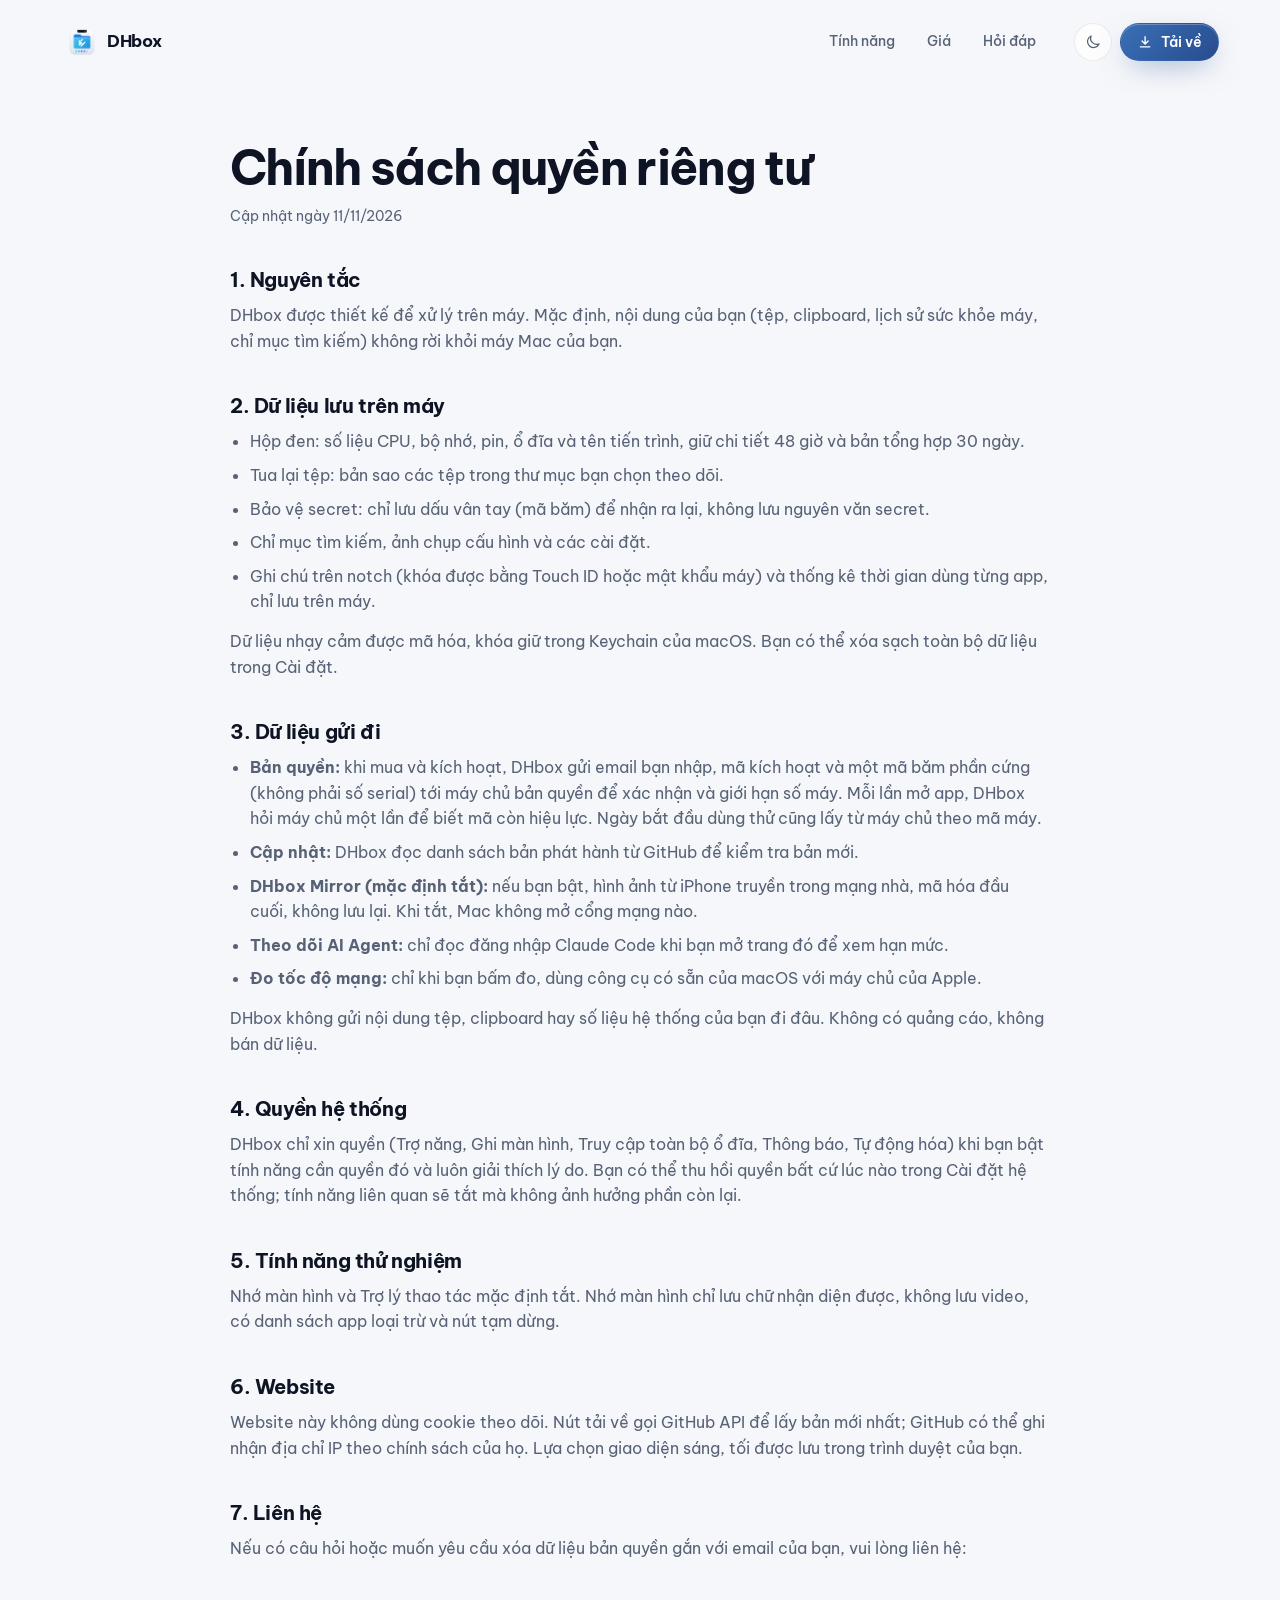
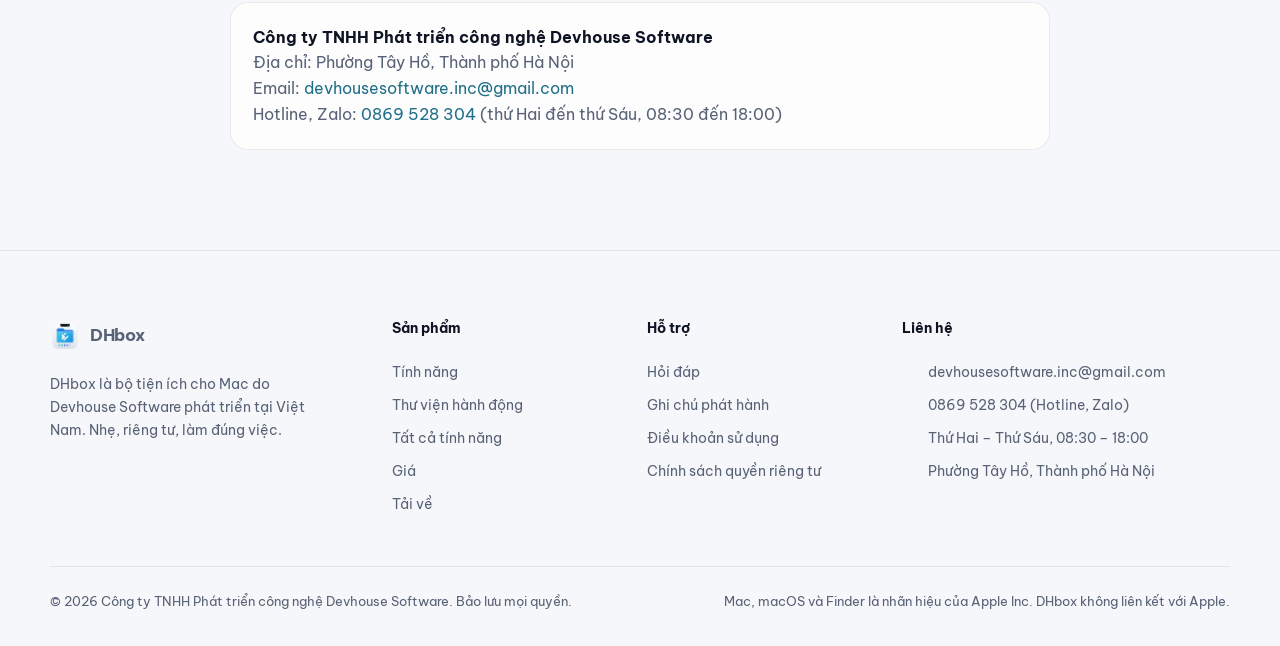
==== commit f0fc1491: "Update site for DHbox 2.9.1: 125 features, drawn MacBook, interactive showroom - MacBook drawn in CS" ====
--- a/chinh-sach-bao-mat.html
+++ b/chinh-sach-bao-mat.html
@@ -81,12 +81,15 @@
         <li>Tua lại tệp: bản sao các tệp trong thư mục bạn chọn theo dõi.</li>
         <li>Bảo vệ secret: chỉ lưu dấu vân tay (mã băm) để nhận ra lại, không lưu nguyên văn secret.</li>
         <li>Chỉ mục tìm kiếm, ảnh chụp cấu hình và các cài đặt.</li>
+        <li>Ghi chú trên notch (khóa được bằng Touch ID hoặc mật khẩu máy) và thống kê thời gian dùng từng app, chỉ lưu trên máy.</li>
       </ul>
       <p>Dữ liệu nhạy cảm được mã hóa, khóa giữ trong Keychain của macOS. Bạn có thể xóa sạch toàn bộ dữ liệu trong Cài đặt.</p>
       <h2>3. Dữ liệu gửi đi</h2>
       <ul>
-        <li><b>Bản quyền:</b> khi mua và kích hoạt, DHbox gửi email bạn nhập, mã kích hoạt và một mã băm phần cứng (không phải số serial) tới máy chủ bản quyền để xác nhận và giới hạn số máy. Mỗi lần mở app, DHbox hỏi máy chủ một lần để biết mã còn hiệu lực.</li>
+        <li><b>Bản quyền:</b> khi mua và kích hoạt, DHbox gửi email bạn nhập, mã kích hoạt và một mã băm phần cứng (không phải số serial) tới máy chủ bản quyền để xác nhận và giới hạn số máy. Mỗi lần mở app, DHbox hỏi máy chủ một lần để biết mã còn hiệu lực. Ngày bắt đầu dùng thử cũng lấy từ máy chủ theo mã máy.</li>
         <li><b>Cập nhật:</b> DHbox đọc danh sách bản phát hành từ GitHub để kiểm tra bản mới.</li>
+        <li><b>DHbox Mirror (mặc định tắt):</b> nếu bạn bật, hình ảnh từ iPhone truyền trong mạng nhà, mã hóa đầu cuối, không lưu lại. Khi tắt, Mac không mở cổng mạng nào.</li>
+        <li><b>Theo dõi AI Agent:</b> chỉ đọc đăng nhập Claude Code khi bạn mở trang đó để xem hạn mức.</li>
         <li><b>Đo tốc độ mạng:</b> chỉ khi bạn bấm đo, dùng công cụ có sẵn của macOS với máy chủ của Apple.</li>
       </ul>
       <p>DHbox không gửi nội dung tệp, clipboard hay số liệu hệ thống của bạn đi đâu. Không có quảng cáo, không bán dữ liệu.</p>
--- a/assets/css/style.css
+++ b/assets/css/style.css
@@ -1,99 +1,76 @@
 /* DHbox website. Copyright (c) 2026 Công ty TNHH Phát triển công nghệ Devhouse Software. */
 
-/* ---------- Tokens ---------- */
+/* ---------- Tokens ----------
+   Light is the default. Dark applies to the whole page when the visitor picks it,
+   and to sections marked .theme-dark (a few deliberate dark bands). */
 :root {
+  color-scheme: light;
+  --bg: #f6f7fa;
+  --bg-2: #ffffff;
+  --bg-3: #eef1f6;
+  --surface: rgba(255, 255, 255, 0.75);
+  --surface-2: rgba(14, 20, 36, 0.045);
+  --surface-solid: #ffffff;
+  --stroke: rgba(14, 20, 36, 0.08);
+  --stroke-2: rgba(14, 20, 36, 0.14);
+  --text: #0e1424;
+  --text-2: #586276;
+  --text-3: #8a93a6;
+  --accent: #1f6f87;
+  --accent-2: #4a46b8;
+  --accent-soft: rgba(31, 111, 135, 0.09);
+  --ok: #0f8a63;
+  --warn: #b45309;
+  --danger: #c2413b;
+  --btn-grad: linear-gradient(135deg, #3a6fb5 0%, #284c8f 100%);
+  --brand: #30609f;
+  --btn-text: #ffffff;
+  --shadow: 0 30px 70px -30px rgba(30, 45, 80, 0.32), 0 8px 24px -14px rgba(30, 45, 80, 0.22);
+  --shadow-sm: 0 10px 30px -16px rgba(30, 45, 80, 0.28);
+  --wall: radial-gradient(120% 90% at 10% 0%, #d6e2ef 0%, transparent 55%),
+          radial-gradient(90% 80% at 100% 100%, #dcdcef 0%, transparent 60%),
+          linear-gradient(160deg, #e8edf4, #f2f4f8 60%, #e7eef2);
+  --glass: rgba(255, 255, 255, 0.8);
+  --glass-stroke: rgba(14, 20, 36, 0.08);
+  --title-grad: linear-gradient(100deg, #2a5f97 0%, #1f6f87 35%, #4846ad 78%, #5d45a6 100%);
+  --notch: #000;
+  --radius: 22px;
+  --radius-sm: 14px;
+  --font: -apple-system, BlinkMacSystemFont, "SF Pro Text", "SF Pro Display", "Be Vietnam Pro", "Helvetica Neue", Arial, sans-serif;
+  --mono: ui-monospace, "SF Mono", "JetBrains Mono", Menlo, Consolas, monospace;
+  --ease: cubic-bezier(0.2, 0.7, 0.2, 1);
+  --spring: cubic-bezier(0.32, 1.25, 0.5, 1);
+}
+
+:root[data-theme="dark"], .theme-dark {
   color-scheme: dark;
   --bg: #0b0f1a;
   --bg-2: #0f1424;
   --bg-3: #141b2e;
   --surface: rgba(255, 255, 255, 0.045);
   --surface-2: rgba(255, 255, 255, 0.08);
-  --surface-solid: #151c2f;
+  --surface-solid: #161d30;
   --stroke: rgba(255, 255, 255, 0.09);
   --stroke-2: rgba(255, 255, 255, 0.16);
   --text: #e8ecf4;
-  --text-2: #8a93a6;
+  --text-2: #8e97aa;
   --text-3: #5d667a;
-  --accent: #22d3ee;
-  --accent-2: #7c83ff;
-  --accent-soft: rgba(34, 211, 238, 0.14);
-  --ok: #34d399;
-  --warn: #fbbf24;
-  --danger: #f87171;
-  --btn-grad: linear-gradient(135deg, #38bdf8 0%, #2563eb 100%);
-  --btn-text: #ffffff;
+  --accent: #5fb0c6;
+  --accent-2: #8f93e0;
+  --accent-soft: rgba(95, 176, 198, 0.12);
+  --ok: #3cc796;
+  --warn: #f0b43c;
+  --danger: #ef7a72;
   --shadow: 0 30px 80px -30px rgba(0, 0, 0, 0.7), 0 8px 24px -12px rgba(0, 0, 0, 0.5);
   --shadow-sm: 0 10px 30px -14px rgba(0, 0, 0, 0.6);
-  --wall: radial-gradient(120% 90% at 15% 0%, #1d3a7a 0%, transparent 55%),
-          radial-gradient(90% 80% at 100% 100%, #0e5d78 0%, transparent 60%),
+  --wall: radial-gradient(120% 90% at 15% 0%, #1b2f5e 0%, transparent 55%),
+          radial-gradient(90% 80% at 100% 100%, #12465a 0%, transparent 60%),
           linear-gradient(160deg, #0c1530, #091022 60%, #0a1a2c);
-  --glass: rgba(18, 24, 40, 0.72);
+  --glass: rgba(18, 24, 40, 0.74);
   --glass-stroke: rgba(255, 255, 255, 0.12);
-  --notch: #000;
-  --radius: 22px;
-  --radius-sm: 14px;
-  --font: -apple-system, BlinkMacSystemFont, "SF Pro Text", "SF Pro Display", "Be Vietnam Pro", "Helvetica Neue", Arial, sans-serif;
-  --mono: ui-monospace, "SF Mono", "JetBrains Mono", Menlo, Consolas, monospace;
-  --ease: cubic-bezier(0.2, 0.7, 0.2, 1);
-}
-
-:root[data-theme="light"] { color-scheme: light; }
-:root[data-theme="light"] {
-  --bg: #f5f7fb;
-  --bg-2: #ffffff;
-  --bg-3: #eef2f8;
-  --surface: rgba(255, 255, 255, 0.7);
-  --surface-2: rgba(14, 20, 36, 0.05);
-  --surface-solid: #ffffff;
-  --stroke: rgba(14, 20, 36, 0.08);
-  --stroke-2: rgba(14, 20, 36, 0.14);
-  --text: #0e1424;
-  --text-2: #5a6478;
-  --text-3: #8a93a6;
-  --accent: #0891b2;
-  --accent-2: #4f46e5;
-  --accent-soft: rgba(8, 145, 178, 0.1);
-  --ok: #059669;
-  --warn: #b45309;
-  --danger: #dc2626;
-  --shadow: 0 30px 70px -30px rgba(30, 50, 90, 0.35), 0 8px 24px -14px rgba(30, 50, 90, 0.25);
-  --shadow-sm: 0 10px 30px -16px rgba(30, 50, 90, 0.3);
-  --wall: radial-gradient(120% 90% at 10% 0%, #bfe3ff 0%, transparent 55%),
-          radial-gradient(90% 80% at 100% 100%, #c7d2fe 0%, transparent 60%),
-          linear-gradient(160deg, #e7f0ff, #f2f6ff 60%, #e6f4fb);
-  --glass: rgba(255, 255, 255, 0.78);
-  --glass-stroke: rgba(14, 20, 36, 0.08);
-}
-
-@media (prefers-color-scheme: light) {
-  :root:not([data-theme="dark"]) {
-    color-scheme: light;
-    --bg: #f5f7fb;
-    --bg-2: #ffffff;
-    --bg-3: #eef2f8;
-    --surface: rgba(255, 255, 255, 0.7);
-    --surface-2: rgba(14, 20, 36, 0.05);
-    --surface-solid: #ffffff;
-    --stroke: rgba(14, 20, 36, 0.08);
-    --stroke-2: rgba(14, 20, 36, 0.14);
-    --text: #0e1424;
-    --text-2: #5a6478;
-    --text-3: #8a93a6;
-    --accent: #0891b2;
-    --accent-2: #4f46e5;
-    --accent-soft: rgba(8, 145, 178, 0.1);
-    --ok: #059669;
-    --warn: #b45309;
-    --danger: #dc2626;
-    --shadow: 0 30px 70px -30px rgba(30, 50, 90, 0.35), 0 8px 24px -14px rgba(30, 50, 90, 0.25);
-    --shadow-sm: 0 10px 30px -16px rgba(30, 50, 90, 0.3);
-    --wall: radial-gradient(120% 90% at 10% 0%, #bfe3ff 0%, transparent 55%),
-            radial-gradient(90% 80% at 100% 100%, #c7d2fe 0%, transparent 60%),
-            linear-gradient(160deg, #e7f0ff, #f2f6ff 60%, #e6f4fb);
-    --glass: rgba(255, 255, 255, 0.78);
-    --glass-stroke: rgba(14, 20, 36, 0.08);
-  }
-}
+  --title-grad: linear-gradient(100deg, #6aa4d2 0%, #5fb0c6 35%, #8e93de 78%, #a092d8 100%);
+}
+.theme-dark { background: var(--bg); color: var(--text); }
 
 /* ---------- Base ---------- */
 *, *::before, *::after { box-sizing: border-box; }
@@ -156,8 +133,8 @@
 .btn--sm { height: 38px; padding: 0 16px; font-size: 0.88rem; gap: 8px; }
 .btn--lg { height: 54px; padding: 0 28px; font-size: 1rem; }
 .btn--block { width: 100%; }
-.btn--primary { background: var(--btn-grad); color: var(--btn-text); box-shadow: 0 10px 30px -10px rgba(37, 99, 235, 0.7), inset 0 1px 0 rgba(255, 255, 255, 0.25); }
-.btn--primary:hover { box-shadow: 0 14px 36px -10px rgba(37, 99, 235, 0.85), inset 0 1px 0 rgba(255, 255, 255, 0.3); transform: translateY(-1px); }
+.btn--primary { background: var(--btn-grad); color: var(--btn-text); box-shadow: 0 10px 30px -10px rgba(42, 79, 154, 0.55), inset 0 1px 0 rgba(255, 255, 255, 0.25); }
+.btn--primary:hover { box-shadow: 0 14px 36px -10px rgba(42, 79, 154, 0.7), inset 0 1px 0 rgba(255, 255, 255, 0.3); transform: translateY(-1px); }
 .btn--ghost { background: var(--surface); border-color: var(--stroke-2); color: var(--text); backdrop-filter: blur(10px); }
 .btn--ghost:hover { background: var(--surface-2); }
 .btn__icon { position: relative; display: grid; place-items: center; width: 1.15em; height: 1.15em; }
@@ -214,12 +191,8 @@
 .nav__sheet a { padding: 12px 14px; border-radius: 12px; font-weight: 500; }
 .nav__sheet a:hover { background: var(--surface-2); }
 .ico--sun { display: none; }
-:root[data-theme="light"] .ico--sun { display: block; }
-:root[data-theme="light"] .ico--moon { display: none; }
-@media (prefers-color-scheme: light) {
-  :root:not([data-theme="dark"]) .ico--sun { display: block; }
-  :root:not([data-theme="dark"]) .ico--moon { display: none; }
-}
+:root[data-theme="dark"] .ico--sun { display: block; }
+:root[data-theme="dark"] .ico--moon { display: none; }
 
 /* ---------- Hero ---------- */
 .hero { position: relative; padding: 150px 0 40px; overflow: hidden; }
@@ -238,14 +211,7 @@
 }
 .pill-tag:hover { border-color: var(--accent); }
 .pill-tag__ver { padding: 2px 10px; border-radius: 999px; background: var(--accent-soft); color: var(--accent); font-family: var(--mono); font-size: 0.78rem; }
-.hero__title { margin-top: 26px; font-size: clamp(2.5rem, 6.4vw, 5rem); font-weight: 700; letter-spacing: -0.045em; line-height: 1.04; max-width: 19ch; text-wrap: balance; }
-.grad {
-  display: block;
-  background: linear-gradient(100deg, #38bdf8 0%, #22d3ee 30%, #818cf8 75%, #a78bfa 100%);
-  -webkit-background-clip: text; background-clip: text; color: transparent;
-}
-:root[data-theme="light"] .grad { background-image: linear-gradient(100deg, #0284c7 0%, #0891b2 30%, #4f46e5 75%, #7c3aed 100%); }
-@media (prefers-color-scheme: light) { :root:not([data-theme="dark"]) .grad { background-image: linear-gradient(100deg, #0284c7 0%, #0891b2 30%, #4f46e5 75%, #7c3aed 100%); } }
+.hero__title { margin-top: 26px; font-size: clamp(2.4rem, 6vw, 4.6rem); font-weight: 700; letter-spacing: -0.03em; line-height: 1.14; max-width: 19ch; text-wrap: balance; padding-bottom: 0.08em; }
 .hero__lead { margin-top: 22px; max-width: 680px; font-size: clamp(1rem, 1.6vw, 1.15rem); color: var(--text-2); }
 .hero__cta { display: flex; gap: 12px; margin-top: 34px; flex-wrap: wrap; justify-content: center; }
 .hero__meta { display: flex; flex-wrap: wrap; justify-content: center; gap: 6px 22px; margin: 22px 0 0; padding: 0; list-style: none; font-size: 0.84rem; color: var(--text-3); }
@@ -267,27 +233,16 @@
 }
 .mbar__left, .mbar__right { display: flex; align-items: center; gap: 1.4em; white-space: nowrap; }
 .mbar__left span { opacity: 0.85; }
-.mbar__notch { position: absolute; left: 50%; top: 0; width: 17%; height: 2.6em; transform: translateX(-50%); background: var(--notch); border-radius: 0 0 1em 1em; z-index: 3; }
 .mbar__tray { width: 1.35em; height: 1.35em; border-radius: 0.3em; }
 
-.snotch { position: absolute; left: 50%; top: 0; transform: translateX(-50%); width: 34%; z-index: 4; filter: drop-shadow(0 1.2em 2em rgba(0, 0, 0, 0.45)); }
-.snotch__head { height: 2.6em; width: 50%; margin: 0 auto; background: var(--notch); }
-.snotch__body { background: var(--notch); border-radius: 0 0 2em 2em; padding: 0.4em 1.2em 1.2em; color: #f2f4f8; display: grid; gap: 0.8em; margin-top: -1px; animation: notchIn 1s var(--ease) 0.4s both; transform-origin: top center; }
 @keyframes notchIn { from { transform: scaleX(0.5) scaleY(0.2); opacity: 0; } to { transform: none; opacity: 1; } }
-.snotch__row, .snotch__alert { display: flex; align-items: center; gap: 0.9em; }
-.snotch__text { display: grid; line-height: 1.3; flex: 1; min-width: 0; }
-.snotch__text b { font-weight: 600; white-space: nowrap; overflow: hidden; text-overflow: ellipsis; }
-.snotch__text span { color: #8d94a5; font-size: 0.9em; }
 .cover { width: 3em; height: 3em; border-radius: 0.6em; background: linear-gradient(135deg, #f59e0b, #ec4899 60%, #6366f1); flex: none; }
 .wave { display: flex; gap: 0.2em; align-items: center; height: 1.6em; }
-.wave i { width: 0.25em; background: #22d3ee; border-radius: 1em; animation: wave 1s ease-in-out infinite; }
+.wave i { width: 0.25em; background: #56b6cf; border-radius: 1em; animation: wave 1s ease-in-out infinite; }
 .wave i:nth-child(2) { animation-delay: -0.2s; } .wave i:nth-child(3) { animation-delay: -0.4s; } .wave i:nth-child(4) { animation-delay: -0.6s; } .wave i:nth-child(5) { animation-delay: -0.8s; }
 @keyframes wave { 0%, 100% { height: 30%; } 50% { height: 100%; } }
-.snotch__alert { padding: 0.7em 0.9em; border-radius: 1em; background: rgba(255, 255, 255, 0.07); }
-.snotch__alert .chip { font-size: 0.85em; padding: 0.25em 0.9em; }
-.snotch__shelf { display: flex; gap: 0.5em; flex-wrap: wrap; }
 .shelf-file { display: inline-flex; align-items: center; gap: 0.4em; padding: 0.4em 0.8em; border-radius: 0.7em; background: rgba(255, 255, 255, 0.08); font-size: 0.9em; color: #d6dbe6; }
-.shelf-file .ico { width: 1.1em; height: 1.1em; color: #22d3ee; }
+.shelf-file .ico { width: 1.1em; height: 1.1em; color: #56b6cf; }
 .shelf-file--more { color: #8d94a5; }
 
 .tray {
@@ -299,8 +254,8 @@
 }
 @keyframes floatIn { from { transform: translateY(-1em); opacity: 0; } to { transform: none; opacity: 1; } }
 .tray__tabs { display: flex; gap: 0.3em; padding: 0.25em; border-radius: 0.8em; background: var(--surface-2); font-size: 0.9em; overflow: hidden; }
-.tray__tabs span { flex: 1; text-align: center; padding: 0.35em 0.4em; border-radius: 0.6em; color: var(--text-2); white-space: nowrap; }
-.tray__tabs span.is-on { background: var(--surface-solid); color: var(--text); box-shadow: 0 1px 3px rgba(0, 0, 0, 0.2); }
+.tray__tabs > * { flex: 1; text-align: center; padding: 0.35em 0.4em; border-radius: 0.6em; color: var(--text-2); white-space: nowrap; }
+.tray__tabs > .is-on { background: var(--surface-solid); color: var(--text); box-shadow: 0 1px 3px rgba(0, 0, 0, 0.2); }
 .tray__grid { display: grid; grid-template-columns: 1fr 1fr; gap: 0.5em; }
 .metric { display: grid; gap: 0.2em; padding: 0.7em; border-radius: 0.9em; background: var(--surface-2); }
 .metric span { color: var(--text-2); font-size: 0.85em; }
@@ -312,26 +267,15 @@
 .tray__row .ico { color: var(--accent); }
 .switch { width: 2.4em; height: 1.4em; border-radius: 1em; background: var(--stroke-2); position: relative; flex: none; }
 .switch::after { content: ""; position: absolute; top: 0.15em; left: 0.15em; width: 1.1em; height: 1.1em; border-radius: 50%; background: #fff; transition: transform 0.2s; }
-.switch.is-on { background: #2563eb; }
+.switch.is-on { background: var(--brand); }
 .switch.is-on::after { transform: translateX(1em); }
-.slider { flex: 1; max-width: 9em; height: 0.35em; border-radius: 1em; background: var(--stroke-2); position: relative; }
-.slider i { position: absolute; inset: 0 auto 0 0; width: calc(var(--v) * 100%); border-radius: inherit; background: var(--btn-grad); }
-.slider i::after { content: ""; position: absolute; right: -0.55em; top: 50%; width: 1.1em; height: 1.1em; transform: translateY(-50%); border-radius: 50%; background: #fff; box-shadow: 0 1px 4px rgba(0, 0, 0, 0.35); }
 .tray__foot { display: flex; align-items: center; gap: 0.6em; font-size: 0.88em; color: var(--text-2); padding-top: 0.6em; border-top: 1px solid var(--stroke); }
 
-.desk-win {
-  position: absolute; left: 5%; bottom: 9%; width: 42%; border-radius: 1.1em; overflow: hidden;
-  background: var(--glass); border: 1px solid var(--glass-stroke); backdrop-filter: blur(20px); -webkit-backdrop-filter: blur(20px);
-  box-shadow: var(--shadow-sm); color: var(--text);
-}
-.desk-win__bar, .fwin__bar { display: flex; align-items: center; gap: 0.45em; padding: 0.8em 1em; border-bottom: 1px solid var(--stroke); }
-.desk-win__bar i, .fwin__bar i, .thumb__win i { width: 0.75em; height: 0.75em; border-radius: 50%; background: #ff5f57; }
-.desk-win__bar i:nth-child(2), .fwin__bar i:nth-child(2), .thumb__win i:nth-child(2) { background: #febc2e; }
-.desk-win__bar i:nth-child(3), .fwin__bar i:nth-child(3), .thumb__win i:nth-child(3) { background: #28c840; }
-.desk-win__bar span, .fwin__bar span { margin-left: 0.8em; font-weight: 600; }
-.desk-win__body { display: grid; grid-template-columns: repeat(4, 1fr); gap: 1em; padding: 1.4em 1em; }
-.file-tile { display: grid; justify-items: center; gap: 0.5em; font-size: 0.9em; text-align: center; color: var(--text-2); }
-.file-tile .ico { width: 3em; height: 3em; color: var(--accent); stroke-width: 1.3; }
+.win__bar, .fwin__bar { display: flex; align-items: center; gap: 0.45em; padding: 0.8em 1em; border-bottom: 1px solid var(--stroke); }
+.win__bar i, .fwin__bar i { width: 0.75em; height: 0.75em; border-radius: 50%; background: #ff5f57; }
+.win__bar i:nth-child(2), .fwin__bar i:nth-child(2) { background: #febc2e; }
+.win__bar i:nth-child(3), .fwin__bar i:nth-child(3) { background: #28c840; }
+.win__bar span, .fwin__bar span { margin-left: 0.8em; font-weight: 600; }
 
 /* ---------- Marquee ---------- */
 .strip { padding: 50px 0 10px; }
@@ -378,7 +322,7 @@
 .ticks li b { color: var(--text); font-weight: 600; }
 .ticks li::before {
   content: ""; position: absolute; left: 0; top: 0.3em; width: 18px; height: 18px; border-radius: 50%;
-  background: var(--accent-soft) url("data:image/svg+xml,%3Csvg xmlns='http://www.w3.org/2000/svg' viewBox='0 0 24 24' fill='none' stroke='%2322d3ee' stroke-width='3' stroke-linecap='round' stroke-linejoin='round'%3E%3Cpath d='m6 12.5 4 4 8-9'/%3E%3C/svg%3E") center / 12px no-repeat;
+  background: var(--accent-soft) url("data:image/svg+xml,%3Csvg xmlns='http://www.w3.org/2000/svg' viewBox='0 0 24 24' fill='none' stroke='%2356b6cf' stroke-width='3' stroke-linecap='round' stroke-linejoin='round'%3E%3Cpath d='m6 12.5 4 4 8-9'/%3E%3C/svg%3E") center / 12px no-repeat;
 }
 .ticks--compact { gap: 11px; font-size: 0.93rem; }
 
@@ -396,19 +340,15 @@
 .card__head b .ico { color: var(--accent); }
 
 /* Notch art */
-.art--notch { place-items: start center; padding-top: 0; }
-.art-notch { width: min(440px, 100%); }
-.art-notch__head { width: 44%; height: 30px; margin: 0 auto; background: var(--notch); border-radius: 0 0 14px 14px; }
-.art-notch__panel { margin-top: -14px; padding: 26px 18px 18px; border-radius: 0 0 30px 30px; background: var(--notch); color: #eef1f7; box-shadow: 0 30px 60px -20px rgba(0, 0, 0, 0.6); display: grid; gap: 14px; font-size: 0.92rem; }
 .palette { display: grid; gap: 4px; }
 .palette__input { display: flex; align-items: center; gap: 10px; padding: 12px 14px; border-radius: 14px; background: rgba(255, 255, 255, 0.08); margin-bottom: 6px; }
 .palette__input .ico { color: #8d94a5; }
-.caret { width: 2px; height: 1.1em; background: #22d3ee; margin-left: -6px; animation: blink 1s steps(1) infinite; }
+.caret { width: 2px; height: 1.1em; background: #56b6cf; margin-left: -6px; animation: blink 1s steps(1) infinite; }
 @keyframes blink { 50% { opacity: 0; } }
 .palette__item { display: flex; align-items: center; gap: 10px; padding: 9px 12px; border-radius: 12px; color: #c5cbd8; }
 .palette__item span { flex: 1; }
 .palette__item.is-on { background: rgba(34, 211, 238, 0.14); color: #fff; }
-.palette__item .ico { color: #22d3ee; }
+.palette__item .ico { color: #56b6cf; }
 .palette__item kbd { color: #c5cbd8; border-color: rgba(255, 255, 255, 0.18); background: rgba(255, 255, 255, 0.06); }
 .clip { border-top: 1px solid rgba(255, 255, 255, 0.1); padding-top: 12px; display: grid; gap: 6px; }
 .clip__label { font-size: 0.75rem; color: #8d94a5; font-weight: 600; }
@@ -418,23 +358,6 @@
 .clip__row .chip--warn { color: #fbbf24; }
 
 /* Dock art */
-.art--dock { place-items: end center; padding-bottom: 28px; }
-.dockprev { display: grid; justify-items: center; gap: 16px; width: 100%; }
-.dockprev__thumbs { display: flex; gap: 12px; padding: 12px; border-radius: 20px; background: var(--glass); border: 1px solid var(--glass-stroke); backdrop-filter: blur(20px); -webkit-backdrop-filter: blur(20px); box-shadow: var(--shadow); }
-.thumb { display: grid; gap: 8px; width: clamp(92px, 12vw, 132px); font-size: 0.75rem; color: var(--text-2); text-align: center; padding: 6px; border-radius: 12px; transition: background-color 0.2s; }
-.thumb.is-on { background: var(--accent-soft); color: var(--text); outline: 1px solid color-mix(in srgb, var(--accent) 45%, transparent); }
-.thumb__win { aspect-ratio: 4 / 3; border-radius: 8px; background: linear-gradient(var(--surface-solid) 0 22%, #dbeafe 22%); padding: 6px; display: flex; gap: 3px; align-items: flex-start; box-shadow: 0 6px 14px -8px rgba(0, 0, 0, 0.5); }
-.thumb__win i { width: 6px; height: 6px; }
-.thumb__win--b { background: linear-gradient(var(--surface-solid) 0 22%, #e0e7ff 22%, #e0e7ff 60%, #c7d2fe 60%); }
-.thumb__win--c { background: linear-gradient(var(--surface-solid) 0 22%, #ecfeff 22%); }
-.dockbar { display: flex; gap: 10px; padding: 10px 12px; border-radius: 20px; background: var(--glass); border: 1px solid var(--glass-stroke); backdrop-filter: blur(20px); -webkit-backdrop-filter: blur(20px); }
-.dock-ic { width: 42px; height: 42px; border-radius: 11px; background: linear-gradient(145deg, hsl(var(--h) 85% 62%), hsl(calc(var(--h) + 30) 75% 45%)); position: relative; transition: transform 0.3s var(--ease); }
-.dock-ic.is-on { transform: translateY(-8px) scale(1.12); }
-.dock-ic.is-on::after { content: ""; position: absolute; left: 50%; bottom: -12px; width: 4px; height: 4px; border-radius: 50%; background: var(--text); transform: translateX(-50%); }
-.cmdtab { position: absolute; top: 28px; left: 28px; display: flex; align-items: center; gap: 6px; padding: 10px 12px; border-radius: 16px; background: var(--glass); border: 1px solid var(--glass-stroke); backdrop-filter: blur(20px); -webkit-backdrop-filter: blur(20px); box-shadow: var(--shadow-sm); }
-.cmdtab__list { display: flex; gap: 6px; margin-left: 8px; }
-.cmdtab__list i { width: 46px; height: 34px; border-radius: 7px; background: var(--surface-2); border: 1px solid var(--stroke); }
-.cmdtab__list i.is-on { border-color: var(--accent); background: var(--accent-soft); }
 
 /* Chart art */
 .chart { width: 100%; height: 140px; display: block; }
@@ -454,14 +377,6 @@
 
 /* Versions art */
 .timeline { list-style: none; margin: 0; padding: 0; display: grid; gap: 4px; position: relative; }
-.timeline li { display: grid; grid-template-columns: 70px 1fr auto; align-items: center; gap: 12px; padding: 10px 12px 10px 26px; border-radius: 12px; font-size: 0.9rem; position: relative; }
-.timeline li::before { content: ""; position: absolute; left: 10px; top: 50%; width: 8px; height: 8px; border-radius: 50%; transform: translateY(-50%); background: var(--stroke-2); }
-.timeline li::after { content: ""; position: absolute; left: 13.5px; top: calc(50% + 8px); width: 1px; height: calc(100% - 8px); background: var(--stroke); }
-.timeline li:last-child::after { display: none; }
-.timeline li.is-on::before { background: var(--accent); box-shadow: 0 0 0 4px var(--accent-soft); }
-.timeline li:nth-child(2) { background: var(--accent-soft); }
-.timeline li .mono { color: var(--text-2); }
-.timeline .chip--accent { cursor: default; }
 .diff { margin-top: 14px; border-radius: 12px; overflow: hidden; border: 1px solid var(--stroke); font-size: 0.82rem; }
 .diff__row { padding: 8px 12px; }
 .diff__row--del { background: color-mix(in srgb, var(--danger) 12%, transparent); color: var(--danger); }
@@ -486,7 +401,7 @@
 .tabs { display: inline-flex; gap: 4px; padding: 4px; border-radius: 999px; background: var(--surface); border: 1px solid var(--stroke); margin-bottom: 26px; }
 .tab { border: 0; background: transparent; padding: 9px 20px; border-radius: 999px; cursor: pointer; color: var(--text-2); font-weight: 550; transition: background-color 0.2s, color 0.2s; }
 .tab:hover { color: var(--text); }
-.tab.is-on { background: var(--btn-grad); color: #fff; box-shadow: 0 6px 18px -8px rgba(37, 99, 235, 0.8); }
+.tab.is-on { background: var(--btn-grad); color: #fff; box-shadow: 0 6px 18px -8px rgba(42, 79, 154, 0.6); }
 .actions-wrap { display: grid; grid-template-columns: 1.5fr 1fr; gap: 18px; align-items: stretch; }
 .action-panel { display: grid; grid-template-columns: repeat(2, 1fr); gap: 12px; animation: fadeUp 0.4s var(--ease); }
 .action-panel[hidden] { display: none; }
@@ -515,10 +430,6 @@
 .ftile .ico { width: 34px; height: 34px; stroke-width: 1.3; color: var(--accent); }
 .ftile.is-on { background: var(--accent-soft); color: var(--text); }
 .ctx { position: absolute; right: -12px; top: 40px; width: 230px; padding: 6px; border-radius: 12px; display: grid; background: var(--surface-solid); border: 1px solid var(--stroke-2); box-shadow: var(--shadow); font-size: 0.82rem; }
-.ctx span { display: flex; align-items: center; gap: 8px; padding: 6px 10px; border-radius: 7px; }
-.ctx span .ico { color: var(--accent); }
-.ctx span.is-on { background: #2563eb; color: #fff; }
-.ctx span.is-on .ico { color: #fff; }
 .ctx .ctx__head { font-size: 0.7rem; font-weight: 700; color: var(--text-3); padding-bottom: 2px; }
 .ctx hr { border: 0; border-top: 1px solid var(--stroke); margin: 4px 6px; width: auto; }
 
@@ -537,11 +448,9 @@
 .art--mixer .tray__tabs { font-size: 0.8rem; margin-bottom: 14px; }
 .mixer { display: grid; gap: 12px; margin-bottom: 10px; }
 .mixer__row { display: grid; grid-template-columns: auto 80px 1fr 40px; align-items: center; gap: 12px; font-size: 0.9rem; }
-.mixer__row .slider { max-width: none; }
 .mixer__row .mono { text-align: right; color: var(--text-2); font-size: 0.8rem; }
 
 /* Lightweight */
-.light { background: linear-gradient(180deg, transparent, var(--bg-2) 20%, var(--bg-2) 80%, transparent); }
 .stats { display: grid; grid-template-columns: repeat(4, 1fr); gap: 14px; }
 .stat { padding: 30px 24px; border-radius: var(--radius); background: var(--surface); border: 1px solid var(--stroke); text-align: center; }
 .stat b { display: block; font-size: clamp(2rem, 3.6vw, 2.8rem); font-weight: 700; letter-spacing: -0.04em; background: var(--btn-grad); -webkit-background-clip: text; background-clip: text; color: transparent; }
@@ -577,7 +486,7 @@
 .plan-card { position: relative; display: flex; flex-direction: column; gap: 14px; padding: 32px 28px; border-radius: 26px; background: var(--surface); border: 1px solid var(--stroke); }
 .plan-card .ticks { flex: 1; margin-bottom: 10px; }
 .plan-card h3 { font-size: 1.1rem; color: var(--text-2); font-weight: 600; }
-.plan-card--pro { background: linear-gradient(var(--bg-2), var(--bg-2)) padding-box, linear-gradient(140deg, #38bdf8, #6366f1 60%, transparent 90%) border-box; border: 1.5px solid transparent; box-shadow: var(--shadow); transform: translateY(-10px); }
+.plan-card--pro { background: linear-gradient(var(--bg-2), var(--bg-2)) padding-box, linear-gradient(140deg, #4d86c9, #6b6fc9 60%, transparent 90%) border-box; border: 1.5px solid transparent; box-shadow: var(--shadow); transform: translateY(-10px); }
 .plan-card--pro h3 { color: var(--text); }
 .plan-card__badge { position: absolute; top: -13px; left: 28px; padding: 4px 12px; border-radius: 999px; background: var(--btn-grad); color: #fff; font-size: 0.75rem; font-weight: 600; }
 .price { display: flex; align-items: baseline; gap: 8px; }
@@ -678,26 +587,22 @@
   .stat { padding: 22px 14px; }
   .principles { grid-template-columns: 1fr; }
   .art { padding: 20px; min-height: 340px; border-radius: 22px; }
-  .art--notch { padding-top: 0; }
   .tray { display: none; }
-  .snotch { width: 62%; }
-  .desk-win { width: 72%; left: 14%; }
+  .win--notes, .screen__hint { display: none; }
+  .dock { font-size: 0.95em; }
+  .mini-win { width: 72%; }
+  .sw-item { width: 70px; height: 50px; }
+  .art--windows { min-height: 380px; }
   .screen__display { border-width: 6px; border-radius: 14px; font-size: 7.5px; }
   .screen { margin-top: 44px; }
   .mbar__left span:nth-child(n+4), .mbar__right span:last-child { display: none; }
   .fwin__body { grid-template-columns: 1fr; }
   .fwin__side { display: none; }
   .ctx { right: 8px; top: 70px; width: 200px; }
-  .dockprev__thumbs { gap: 6px; padding: 8px; }
-  .thumb { width: 84px; }
-  .dock-ic { width: 32px; height: 32px; border-radius: 9px; }
-  .cmdtab { top: 16px; left: 16px; }
-  .cmdtab__list i { width: 30px; height: 24px; }
   .mixer__row { grid-template-columns: auto 64px 1fr 36px; gap: 8px; }
   .footer__grid { grid-template-columns: 1fr; }
   .hero__meta li + li::before { display: none; }
   .hero__cta .btn { width: 100%; }
-  .timeline li { grid-template-columns: 56px 1fr auto; padding-left: 24px; gap: 8px; font-size: 0.82rem; }
 }
 
 @media (prefers-reduced-motion: reduce) {
@@ -728,3 +633,294 @@
 @keyframes rise { from { opacity: 0; transform: translateY(18px); } to { opacity: 1; transform: none; } }
 .chart__hl { fill: color-mix(in srgb, var(--warn) 18%, transparent); }
 .legal ul + p { margin-top: 14px; }
+
+
+/* =================== Interactive mockups =================== */
+button.chip { cursor: pointer; font-family: inherit; }
+button.chip:active { transform: scale(0.96); }
+.art__hint { margin-top: 16px; font-size: 0.82rem; color: var(--text-2); text-align: center; }
+
+/* Soft Notch shape: flat top on the screen edge, concave shoulders, round bottom. */
+.island {
+  --w: 17%; --h: 2.6em; --r: 0.95em; --ear: 0.8em;
+  position: absolute; top: 0; left: 50%; z-index: 30; transform: translateX(-50%);
+  width: var(--w); height: var(--h); background: #000; color: #eef1f7;
+  border-radius: 0 0 var(--r) var(--r); cursor: pointer; outline: none;
+  transition: width 0.55s var(--spring), height 0.55s var(--spring), border-radius 0.55s var(--spring), box-shadow 0.4s;
+}
+.island::before, .island::after { content: ""; position: absolute; top: 0; width: var(--ear); height: var(--ear); pointer-events: none; }
+.island::before { right: 100%; background: radial-gradient(circle at 0 100%, transparent var(--ear), #000 calc(var(--ear) + 0.5px)); }
+.island::after { left: 100%; background: radial-gradient(circle at 100% 100%, transparent var(--ear), #000 calc(var(--ear) + 0.5px)); }
+.island[data-state="live"] { --w: 24%; }
+.island[data-state="open"] { --w: 38%; --h: 15.6em; --r: 2.3em; cursor: default; box-shadow: 0 1.6em 3em -1.2em rgba(0, 0, 0, 0.55); }
+.island:focus-visible { box-shadow: 0 0 0 2px var(--accent); }
+.island__live { position: absolute; inset: 0 1em; display: flex; align-items: center; justify-content: space-between; opacity: 0; transition: opacity 0.2s; font-size: 0.95em; pointer-events: none; }
+.island[data-state="live"] .island__live { opacity: 1; transition-delay: 0.18s; }
+.island__live-l { color: #f0b43c; display: grid; }
+.island__content {
+  position: absolute; inset: 3em 1.3em 1.2em; display: grid; align-content: start; gap: 0.8em;
+  opacity: 0; transform: translateY(-0.6em) scale(0.97); pointer-events: none; transition: opacity 0.15s, transform 0.3s var(--ease);
+}
+.island[data-state="open"] .island__content { opacity: 1; transform: none; pointer-events: auto; transition-delay: 0.14s; }
+.isl-row, .isl-alert { display: flex; align-items: center; gap: 0.9em; }
+.isl-text { display: grid; line-height: 1.3; flex: 1; min-width: 0; }
+.isl-text b { font-weight: 600; white-space: nowrap; overflow: hidden; text-overflow: ellipsis; }
+.isl-text span { color: #8d94a5; font-size: 0.9em; white-space: nowrap; overflow: hidden; text-overflow: ellipsis; }
+.isl-btn { display: grid; place-items: center; width: 2.2em; height: 2.2em; border-radius: 50%; border: 0; background: rgba(255, 255, 255, 0.1); color: #fff; cursor: pointer; flex: none; }
+.isl-btn:hover { background: rgba(255, 255, 255, 0.18); }
+.isl-btn .ico { width: 1.1em; height: 1.1em; stroke-width: 2.4; }
+.isl-alert { padding: 0.65em 0.9em; border-radius: 1em; background: rgba(255, 255, 255, 0.07); transition: background-color 0.3s; }
+.isl-alert .chip { font-size: 0.85em; padding: 0.3em 0.9em; }
+.isl-alert.is-done .dot { background: var(--ok); box-shadow: 0 0 0 3px rgba(60, 199, 150, 0.2); }
+.isl-alert.is-done .chip { background: rgba(255, 255, 255, 0.1); color: #cfd5e1; }
+.isl-shelf { display: flex; gap: 0.5em; flex-wrap: wrap; }
+.wave.is-paused i { animation-play-state: paused; height: 30%; }
+.cover { width: 3em; height: 3em; border-radius: 0.6em; background: linear-gradient(135deg, #d9973b, #c25a86 60%, #5b5fb8); flex: none; }
+.wave { display: flex; gap: 0.2em; align-items: center; height: 1.6em; }
+.wave i { width: 0.25em; background: #5fb0c6; border-radius: 1em; animation: wave 1s ease-in-out infinite; }
+.wave i:nth-child(2) { animation-delay: -0.2s; } .wave i:nth-child(3) { animation-delay: -0.4s; } .wave i:nth-child(4) { animation-delay: -0.6s; } .wave i:nth-child(5) { animation-delay: -0.8s; }
+@keyframes wave { 0%, 100% { height: 30%; } 50% { height: 100%; } }
+.shelf-file { display: inline-flex; align-items: center; gap: 0.4em; padding: 0.4em 0.8em; border-radius: 0.7em; background: rgba(255, 255, 255, 0.08); font-size: 0.9em; color: #d6dbe6; }
+.shelf-file .ico { width: 1.1em; height: 1.1em; color: #5fb0c6; }
+.shelf-file--more { color: #8d94a5; }
+
+/* Menu bar extras */
+.mbar { z-index: 25; }
+.mbar__tray { display: grid; place-items: center; padding: 0.2em 0.35em; border: 0; border-radius: 0.4em; background: transparent; cursor: pointer; }
+.mbar__tray.is-on { background: rgba(127, 127, 127, 0.22); }
+.mbar__tray img { width: 1.35em; height: 1.35em; border-radius: 0.3em; }
+.mbar__awake { display: grid; color: var(--warn); }
+.mbar__awake[hidden] { display: none; }
+.mbar__awake .ico { width: 1.2em; height: 1.2em; }
+
+/* Desktop windows */
+.win {
+  position: absolute; left: var(--x); top: var(--y); width: var(--w); z-index: var(--z);
+  border-radius: 1.1em; overflow: hidden; color: var(--text);
+  background: var(--glass); border: 1px solid var(--glass-stroke); box-shadow: var(--shadow-sm);
+  backdrop-filter: blur(20px) saturate(150%); -webkit-backdrop-filter: blur(20px) saturate(150%);
+  transition: transform 0.5s var(--ease), opacity 0.4s var(--ease), box-shadow 0.3s;
+  cursor: default; user-select: none;
+}
+.win.is-front { box-shadow: var(--shadow); }
+.win.is-min { opacity: 0; transform: translate(var(--tx, 0), var(--ty, 20em)) scale(0.08); pointer-events: none; }
+.win.is-jump { animation: jump 0.55s var(--spring); }
+@keyframes jump { 0% { transform: scale(0.93); } 55% { transform: scale(1.035); } 100% { transform: none; } }
+.win__bar span { white-space: nowrap; overflow: hidden; text-overflow: ellipsis; }
+.win__url { font-weight: 500 !important; color: var(--text-2); font-size: 0.9em; padding: 0.15em 0.8em; border-radius: 0.5em; background: var(--surface-2); }
+.win__files { display: grid; grid-template-columns: repeat(4, 1fr); gap: 1em; padding: 1.3em 1em; }
+.win__files span { display: grid; justify-items: center; gap: 0.5em; font-size: 0.9em; text-align: center; color: var(--text-2); }
+.win__files .ico { width: 3em; height: 3em; color: var(--accent); stroke-width: 1.3; }
+.win__doc { display: grid; gap: 0.45em; padding: 1.1em 1.3em 1.3em; font-size: 0.95em; color: var(--text-2); }
+.win__doc b { color: var(--text); font-size: 1.15em; }
+.win__check { display: flex; align-items: center; gap: 0.5em; }
+.win__check .ico { color: var(--ok); stroke-width: 2.4; }
+.win__site { display: grid; gap: 0.6em; padding: 1em 1.2em 1.3em; }
+.win__site i { display: block; border-radius: 0.4em; background: var(--surface-2); }
+.win__site .w1 { height: 1em; width: 40%; background: color-mix(in srgb, var(--brand) 55%, transparent); }
+.win__site .w2 { height: 3.2em; background: linear-gradient(120deg, color-mix(in srgb, var(--brand) 20%, transparent), color-mix(in srgb, var(--accent-2) 18%, transparent)); }
+.win__site .w3 { height: 1.6em; }
+.win__cards { display: grid; grid-template-columns: repeat(3, 1fr); gap: 0.5em; }
+.win__cards i { height: 2.6em; }
+
+/* Tray popover */
+.tray { z-index: 22; transition: opacity 0.25s var(--ease), transform 0.3s var(--ease); transform-origin: top right; }
+.tray.is-closed { opacity: 0; transform: translateY(-0.6em) scale(0.97); pointer-events: none; }
+.tray__tabs > * { border: 0; background: transparent; font: inherit; cursor: pointer; }
+.tray__pane { display: grid; gap: 0.6em; }
+.tray__pane[hidden] { display: none; }
+.tray__btn { width: 100%; padding: 0.6em; border-radius: 0.8em; border: 1px solid var(--stroke-2); background: var(--surface-2); color: var(--text); font: inherit; font-weight: 600; cursor: pointer; }
+.tray__btn:disabled { opacity: 0.6; cursor: progress; }
+.switch { border: 0; padding: 0; cursor: pointer; }
+.switch.is-on { background: var(--brand); }
+.mixer--sm { gap: 0.7em; margin: 0.2em 0; }
+.mixer--sm .mixer__row { grid-template-columns: auto 4.5em 1fr 2.2em; gap: 0.6em; font-size: 1em; }
+.mixer__row { cursor: default; }
+.mixer__row b { font-weight: 500; text-align: right; color: var(--text-2); font-size: 0.85em; }
+
+/* Range slider */
+.range { -webkit-appearance: none; appearance: none; flex: 1; min-width: 0; width: 100%; height: 0.4em; border-radius: 1em; cursor: pointer;
+  background: linear-gradient(90deg, var(--brand) var(--p, 50%), var(--stroke-2) var(--p, 50%)); outline: none; margin: 0; }
+.range::-webkit-slider-thumb { -webkit-appearance: none; width: 1.15em; height: 1.15em; border-radius: 50%; background: #fff; border: 0; box-shadow: 0 1px 4px rgba(0, 0, 0, 0.35); }
+.range::-moz-range-thumb { width: 1.15em; height: 1.15em; border-radius: 50%; background: #fff; border: 0; box-shadow: 0 1px 4px rgba(0, 0, 0, 0.35); }
+.range:focus-visible { box-shadow: 0 0 0 3px var(--accent-soft); }
+.tray .range { max-width: 9em; }
+
+/* Dock and window previews */
+.dock {
+  position: absolute; left: 50%; bottom: 0.8em; z-index: 26; transform: translateX(-50%);
+  display: flex; align-items: flex-end; gap: 0.55em; padding: 0.5em 0.6em; border-radius: 1.3em;
+  background: var(--glass); border: 1px solid var(--glass-stroke); box-shadow: var(--shadow-sm);
+  backdrop-filter: blur(22px) saturate(160%); -webkit-backdrop-filter: blur(22px) saturate(160%);
+}
+.dock__app {
+  position: relative; display: grid; place-items: center; width: 3.4em; height: 3.4em; padding: 0; border: 0; border-radius: 0.9em; cursor: pointer; color: #fff;
+  background: linear-gradient(145deg, hsl(var(--h) 52% 58%), hsl(calc(var(--h) + 24) 48% 42%));
+  box-shadow: inset 0 1px 0 rgba(255, 255, 255, 0.25), 0 0.2em 0.5em -0.2em rgba(0, 0, 0, 0.4);
+  transition: transform 0.3s var(--spring);
+}
+.dock__app .ico { width: 1.6em; height: 1.6em; stroke-width: 2; }
+.dock__app:hover, .dock__app.is-hot { transform: translateY(-0.35em) scale(1.1); }
+.dock__app.is-running::after { content: ""; position: absolute; left: 50%; bottom: -0.42em; width: 0.28em; height: 0.28em; border-radius: 50%; background: var(--text-2); transform: translateX(-50%); }
+.dock__app--dhbox { background: transparent; box-shadow: none; }
+.dock__app--dhbox img { width: 100%; height: 100%; }
+.dock__app.is-bounce { animation: bounce 0.7s var(--ease); }
+@keyframes bounce { 0%, 100% { transform: none; } 30% { transform: translateY(-1em); } 55% { transform: none; } 75% { transform: translateY(-0.4em); } }
+.dock__sep { width: 1px; align-self: stretch; margin: 0.3em 0.1em; background: var(--stroke-2); }
+.peek {
+  position: absolute; bottom: calc(100% + 0.8em); left: var(--px, 50%); transform: translateX(-50%);
+  display: flex; gap: 0.6em; padding: 0.6em; border-radius: 1.1em;
+  background: var(--glass); border: 1px solid var(--glass-stroke); box-shadow: var(--shadow);
+  backdrop-filter: blur(24px) saturate(160%); -webkit-backdrop-filter: blur(24px) saturate(160%);
+  animation: peekIn 0.22s var(--ease);
+}
+.peek[hidden] { display: none; }
+@keyframes peekIn { from { opacity: 0; transform: translate(-50%, 0.5em) scale(0.97); } }
+.peek__item { display: grid; gap: 0.4em; width: 12em; padding: 0.4em; border: 0; border-radius: 0.8em; background: transparent; color: var(--text-2); font: inherit; cursor: pointer; text-align: center; }
+.peek__item:hover { background: var(--accent-soft); color: var(--text); }
+.peek__shot { position: relative; height: 7.4em; border-radius: 0.6em; overflow: hidden; background: var(--surface-2); }
+.peek__shot > * { position: absolute !important; left: 0 !important; top: 0 !important; transform-origin: 0 0; pointer-events: none; opacity: 1 !important; box-shadow: none !important; }
+.peek__label { font-size: 0.85em; white-space: nowrap; overflow: hidden; text-overflow: ellipsis; }
+.peek__label small { display: block; color: var(--text-3); font-size: 0.85em; }
+
+.screen__hint {
+  position: absolute; left: 50%; bottom: 6em; z-index: 24; transform: translateX(-50%);
+  margin: 0; padding: 0.5em 1em; border-radius: 999px; white-space: nowrap; font-size: 0.95em; color: var(--text-2);
+  background: var(--glass); border: 1px solid var(--glass-stroke); backdrop-filter: blur(12px); -webkit-backdrop-filter: blur(12px);
+  transition: opacity 0.4s;
+}
+.screen__hint.is-gone { opacity: 0; pointer-events: none; }
+
+/* Soft Notch section: the same shape, open, with a working command box */
+.art--notch { place-items: start center; padding-top: 0; align-content: start; }
+.isl-shape { position: relative; width: min(440px, calc(100% - 40px)); background: #000; color: #eef1f7; border-radius: 0 0 32px 32px; padding: 24px 18px 18px; display: grid; gap: 14px; font-size: 0.92rem; box-shadow: 0 30px 60px -24px rgba(0, 0, 0, 0.7); }
+.isl-shape::before, .isl-shape::after { content: ""; position: absolute; top: 0; width: 18px; height: 18px; }
+.isl-shape::before { right: 100%; background: radial-gradient(circle at 0 100%, transparent 18px, #000 18.5px); }
+.isl-shape::after { left: 100%; background: radial-gradient(circle at 100% 100%, transparent 18px, #000 18.5px); }
+.palette__input { cursor: text; }
+.palette__input input { flex: 1; min-width: 0; border: 0; outline: 0; background: transparent; color: #fff; font: inherit; }
+.palette__input input::placeholder { color: #6f7789; }
+.palette__input kbd { color: #9aa1b2; border-color: rgba(255, 255, 255, 0.16); background: rgba(255, 255, 255, 0.05); font-size: 0.7rem; }
+.palette__list { display: grid; gap: 2px; min-height: 126px; align-content: start; }
+.palette__item { display: flex; align-items: center; gap: 10px; width: 100%; padding: 9px 12px; border: 0; border-radius: 12px; background: transparent; color: #c5cbd8; font: inherit; text-align: left; cursor: pointer; }
+.palette__item span { flex: 1; }
+.palette__item mark { background: none; color: #fff; font-weight: 600; }
+.palette__item.is-on { background: rgba(95, 176, 198, 0.16); color: #fff; }
+.palette__item .ico { color: #5fb0c6; }
+.palette__empty { padding: 10px 12px; color: #6f7789; }
+.palette__done { display: flex; align-items: center; gap: 10px; padding: 12px 14px; border-radius: 12px; background: rgba(60, 199, 150, 0.14); color: #b9f0d9; animation: fadeUp 0.3s var(--ease); }
+.palette__done[hidden] { display: none; }
+.palette__done .ico { color: #3cc796; stroke-width: 2.4; }
+.clip__row { transition: opacity 0.4s, max-height 0.4s, padding 0.4s, margin 0.4s; max-height: 40px; }
+.clip__row.is-gone { opacity: 0; max-height: 0; padding-top: 0; padding-bottom: 0; margin-top: -6px; }
+
+/* Command Tab section */
+.art--windows { display: block; position: relative; min-height: 520px; outline: none; }
+.art--windows:focus-visible { box-shadow: 0 0 0 3px var(--accent-soft), var(--shadow-sm); }
+.mini-win { position: absolute; left: var(--x); top: var(--y); width: 60%; border-radius: 14px; overflow: hidden; font-size: 0.82rem; color: var(--text);
+  background: var(--surface-solid); border: 1px solid var(--stroke); box-shadow: var(--shadow-sm); transition: box-shadow 0.3s; }
+.mini-win.is-front { box-shadow: var(--shadow); }
+.mini-win.is-jump { animation: jump 0.55s var(--spring); }
+.mini-sheet { display: grid; grid-template-columns: repeat(4, 1fr); gap: 5px; padding: 14px; }
+.mini-sheet i { height: 20px; border-radius: 4px; background: var(--surface-2); }
+.mini-sheet i:nth-child(-n+4) { background: color-mix(in srgb, var(--ok) 22%, transparent); }
+.mini-invoice { display: grid; gap: 8px; padding: 14px 16px 18px; color: var(--text-2); }
+.mini-invoice b { color: var(--text); }
+.mini-invoice i { height: 10px; border-radius: 4px; background: var(--surface-2); }
+.mini-invoice i:nth-of-type(2) { width: 70%; } .mini-invoice i:nth-of-type(3) { width: 85%; }
+.switcher { position: absolute; left: 50%; bottom: 76px; z-index: 20; transform: translateX(-50%); display: grid; justify-items: center; gap: 8px; padding: 12px 12px 10px; border-radius: 20px;
+  background: var(--glass); border: 1px solid var(--glass-stroke); box-shadow: var(--shadow); backdrop-filter: blur(22px); -webkit-backdrop-filter: blur(22px); }
+.switcher__list { display: flex; gap: 10px; }
+.sw-item { position: relative; width: 112px; height: 78px; padding: 0; border-radius: 10px; border: 2px solid transparent; background: var(--surface-2); overflow: hidden; cursor: pointer; transition: border-color 0.2s, transform 0.2s var(--spring); }
+.sw-item:hover { transform: translateY(-2px); }
+.sw-item.is-on { border-color: var(--accent); }
+.sw-item > * { position: absolute !important; left: 0 !important; top: 0 !important; transform-origin: 0 0; pointer-events: none; box-shadow: none !important; }
+.switcher__title { margin: 0; font-size: 0.85rem; font-weight: 600; }
+.keycap { position: absolute; left: 50%; bottom: 22px; z-index: 20; transform: translateX(-50%); display: inline-flex; align-items: center; gap: 6px; padding: 8px 14px; border-radius: 999px; border: 1px solid var(--stroke-2);
+  background: var(--glass); color: var(--text-2); font: inherit; font-size: 0.85rem; cursor: pointer; white-space: nowrap; }
+.keycap:active { transform: translateX(-50%) scale(0.96); }
+.keycap span { margin-left: 4px; }
+
+/* Black box chart */
+.chart-wrap { position: relative; cursor: crosshair; touch-action: pan-y; }
+.chart__cross { position: absolute; top: 0; bottom: 0; width: 1px; background: var(--text-2); opacity: 0.5; pointer-events: none; }
+.chart__tip { position: absolute; top: 0; transform: translate(-50%, -110%); padding: 4px 8px; border-radius: 8px; white-space: nowrap; font-size: 0.72rem; pointer-events: none;
+  background: var(--surface-solid); border: 1px solid var(--stroke-2); box-shadow: var(--shadow-sm); }
+.chart__cross[hidden], .chart__tip[hidden] { display: none; }
+
+/* Versions */
+.timeline { display: grid; gap: 4px; }
+.tl { position: relative; display: grid; grid-template-columns: 70px 1fr auto; align-items: center; gap: 12px; width: 100%; padding: 10px 12px 10px 28px; border: 0; border-radius: 12px; background: transparent; color: var(--text); font: inherit; font-size: 0.9rem; text-align: left; cursor: pointer; transition: background-color 0.2s; }
+.tl:hover { background: var(--surface-2); }
+.tl.is-sel { background: var(--accent-soft); }
+.tl::before { content: ""; position: absolute; left: 11px; top: 50%; width: 8px; height: 8px; border-radius: 50%; transform: translateY(-50%); background: var(--stroke-2); }
+.tl::after { content: ""; position: absolute; left: 14.5px; top: calc(50% + 8px); width: 1px; height: calc(100% - 4px); background: var(--stroke); }
+.tl:last-child::after { display: none; }
+.tl.is-current::before { background: var(--accent); box-shadow: 0 0 0 4px var(--accent-soft); }
+.tl .mono { color: var(--text-2); }
+.diff__row--same { color: var(--text-2); }
+.ver-actions { display: flex; flex-wrap: wrap; align-items: center; gap: 12px; margin-top: 14px; }
+.ver-actions .btn[disabled] { opacity: 0.5; pointer-events: none; }
+
+/* Secret */
+.toast { border: 1px solid rgba(255, 255, 255, 0.08); transition: opacity 0.3s; }
+.toast.is-cleared .toast__icon { background: rgba(60, 199, 150, 0.16); color: #3cc796; }
+.mask { padding: 0; border: 0; background: transparent; font: inherit; color: var(--text-3); letter-spacing: 0.05em; cursor: pointer; border-radius: 4px; }
+.mask:hover { color: var(--text-2); background: var(--surface-2); }
+.mask.is-open { color: var(--warn); letter-spacing: 0; }
+
+/* Finder */
+.ctx { z-index: 5; transition: opacity 0.15s; }
+.ctx[hidden] { display: none; }
+.ctx .ctx__plain, .ctx button { display: flex; align-items: center; gap: 8px; width: 100%; padding: 6px 10px; border: 0; border-radius: 7px; background: transparent; color: inherit; font: inherit; text-align: left; cursor: default; }
+.ctx button { cursor: pointer; }
+.ctx button .ico { color: var(--accent); }
+.ctx button:hover, .ctx button:focus-visible { background: var(--brand); color: #fff; outline: none; }
+.ctx button:hover .ico, .ctx button:focus-visible .ico { color: #fff; }
+.fwin__files { user-select: none; }
+.ftile { cursor: default; }
+.ftile.is-new { animation: pop 0.45s var(--ease); outline: 1px solid color-mix(in srgb, var(--ok) 50%, transparent); background: color-mix(in srgb, var(--ok) 10%, transparent); color: var(--text); }
+.ftile.is-new .ico { color: var(--ok); }
+.fwin__status { padding: 9px 14px; border-top: 1px solid var(--stroke); font-size: 0.78rem; color: var(--text-2); }
+
+/* Plan */
+.plan__row { transition: background-color 0.3s; }
+.plan__row.is-done { background: color-mix(in srgb, var(--ok) 10%, transparent); }
+.plan__row.is-done .ico { color: var(--ok); }
+.plan__bar { height: 4px; margin-top: 12px; border-radius: 4px; background: var(--stroke); overflow: hidden; }
+.plan__bar[hidden] { display: none; }
+.plan__bar i { display: block; height: 100%; width: var(--p, 0%); background: var(--btn-grad); transition: width 0.3s var(--ease); }
+
+/* Dark bands */
+.band { background: radial-gradient(55% 45% at 85% 0%, rgba(70, 100, 180, 0.18), transparent 70%), radial-gradient(45% 40% at 0% 100%, rgba(50, 130, 160, 0.14), transparent 70%), var(--bg); }
+.band + .band { border-top: 1px solid var(--stroke); }
+
+@media (max-width: 680px) {
+  .sw-item { width: 72px; height: 50px; }
+  .switcher__list { gap: 6px; }
+  .switcher { bottom: 66px; padding: 8px 8px 6px; }
+  .mini-win { width: 74%; font-size: 0.75rem; }
+  .art--windows { min-height: 400px; }
+  .win--notes, .screen__hint, .tray { display: none; }
+  .peek__item { width: 8.5em; }
+  .peek__shot { height: 5.6em; }
+  .isl-shape { font-size: 0.85rem; padding: 20px 14px 14px; }
+}
+.art--notch { grid-template-columns: minmax(0, 1fr); justify-items: center; }
+.isl-shape, .isl-shape > * { min-width: 0; }
+.clip__row span:first-child { min-width: 0; }
+.isl-shape { grid-template-columns: minmax(0, 1fr); }
+html { overflow-x: clip; }
+
+/* Hero headline: solid colour, a hand-drawn underline under the key words */
+:root { --hl: #2d5b98; --mark: #4aa3bd; }
+:root[data-theme="dark"], .theme-dark { --hl: #8ab7e0; --mark: #5fb0c6; }
+.hl { display: block; color: var(--hl); }
+.mark { position: relative; display: inline-block; white-space: nowrap; }
+.mark__line { position: absolute; left: -3%; bottom: -0.2em; width: 106%; height: 0.36em; overflow: visible; pointer-events: none; }
+.mark__line { clip-path: inset(-20% 100% -20% 0); animation: drawLine 0.9s var(--ease) 0.9s forwards; }
+.mark__line path { fill: none; stroke: var(--mark); stroke-linecap: round; stroke-width: 7; vector-effect: non-scaling-stroke; }
+.mark__line path + path { stroke-width: 4; opacity: 0.55; }
+@keyframes drawLine { to { clip-path: inset(-20% -5% -20% 0); } }
+@media (max-width: 680px) { .mark__line path { stroke-width: 5; } .mark__line path + path { stroke-width: 3; } }
+@media (prefers-reduced-motion: reduce) { .mark__line { clip-path: none; animation: none; } }
